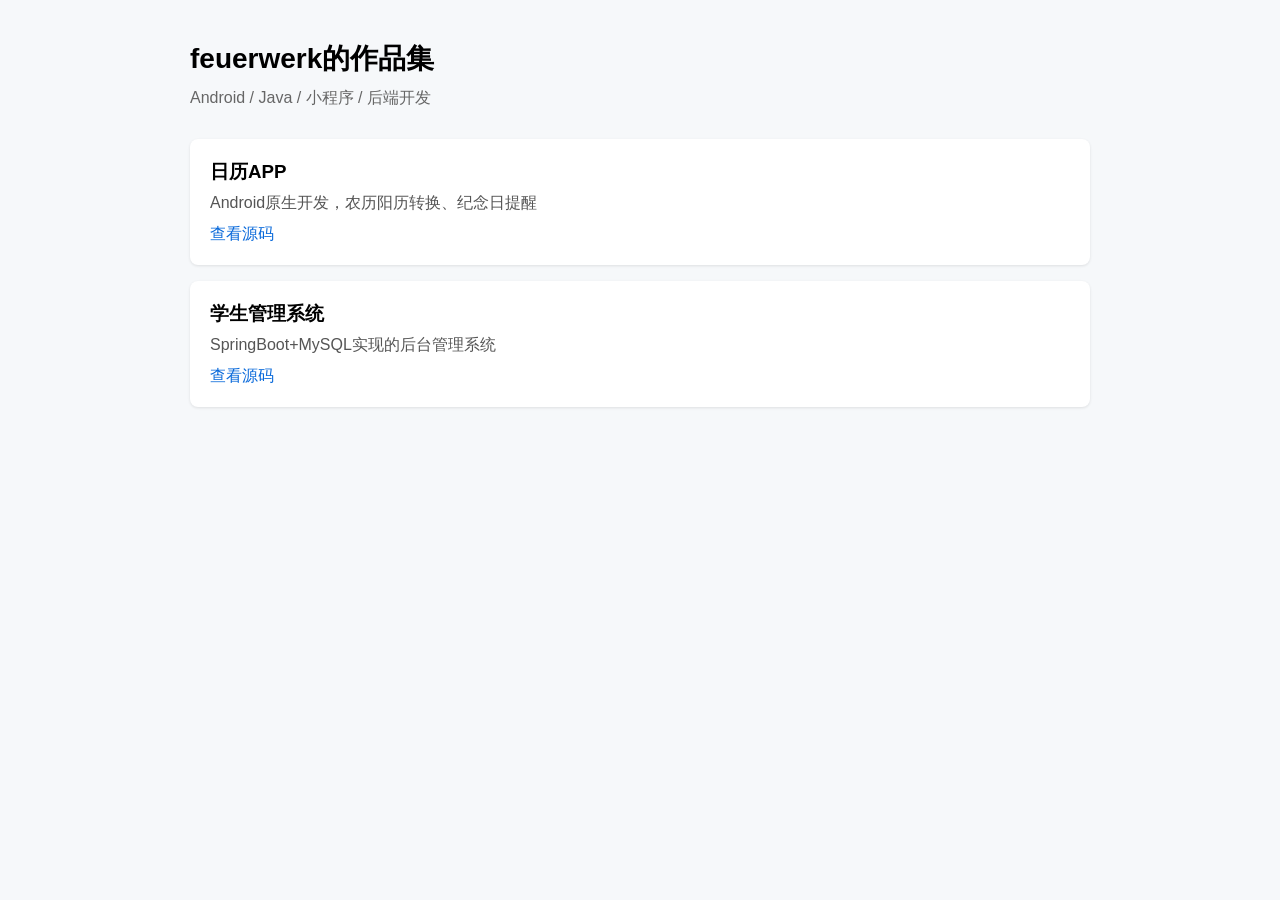
==== index.html @ cc98a5ae "Add initial HTML structure for portfolio" ====
<!DOCTYPE html>
<html lang="zh-CN">
<head>
    <meta charset="UTF-8">
    <title>我的作品集</title>
    <style>
        *{margin:0;padding:0;box-sizing:border-box}
        body{font-family:Arial;padding:40px;background:#f6f8fa}
        .container{max-width:900px;margin:0 auto}
        .title{font-size:28px;margin-bottom:10px}
        .desc{color:#666;margin-bottom:30px}
        .project{background:white;padding:20px;border-radius:8px;box-shadow:0 1px 3px rgba(0,0,0,0.1);margin-bottom:16px}
        .project h3{margin-bottom:8px}
        .project p{color:#555;margin-bottom:10px}
        .project a{color:#0969da;text-decoration:none}
    </style>
</head>
<body>
    <div class="container">
        <h1 class="title">feuerwerk的作品集</h1>
        <p class="desc">Android / Java / 小程序 / 后端开发</p>

        <div class="project">
            <h3>日历APP</h3>
            <p>Android原生开发，农历阳历转换、纪念日提醒</p>
            <a href="https://github.com/你的用户名/项目地址">查看源码</a>
        </div>

        <div class="project">
            <h3>学生管理系统</h3>
            <p>SpringBoot+MySQL实现的后台管理系统</p>
            <a href="https://github.com/你的用户名/项目地址">查看源码</a>
        </div>
    </div>
</body>
</html>
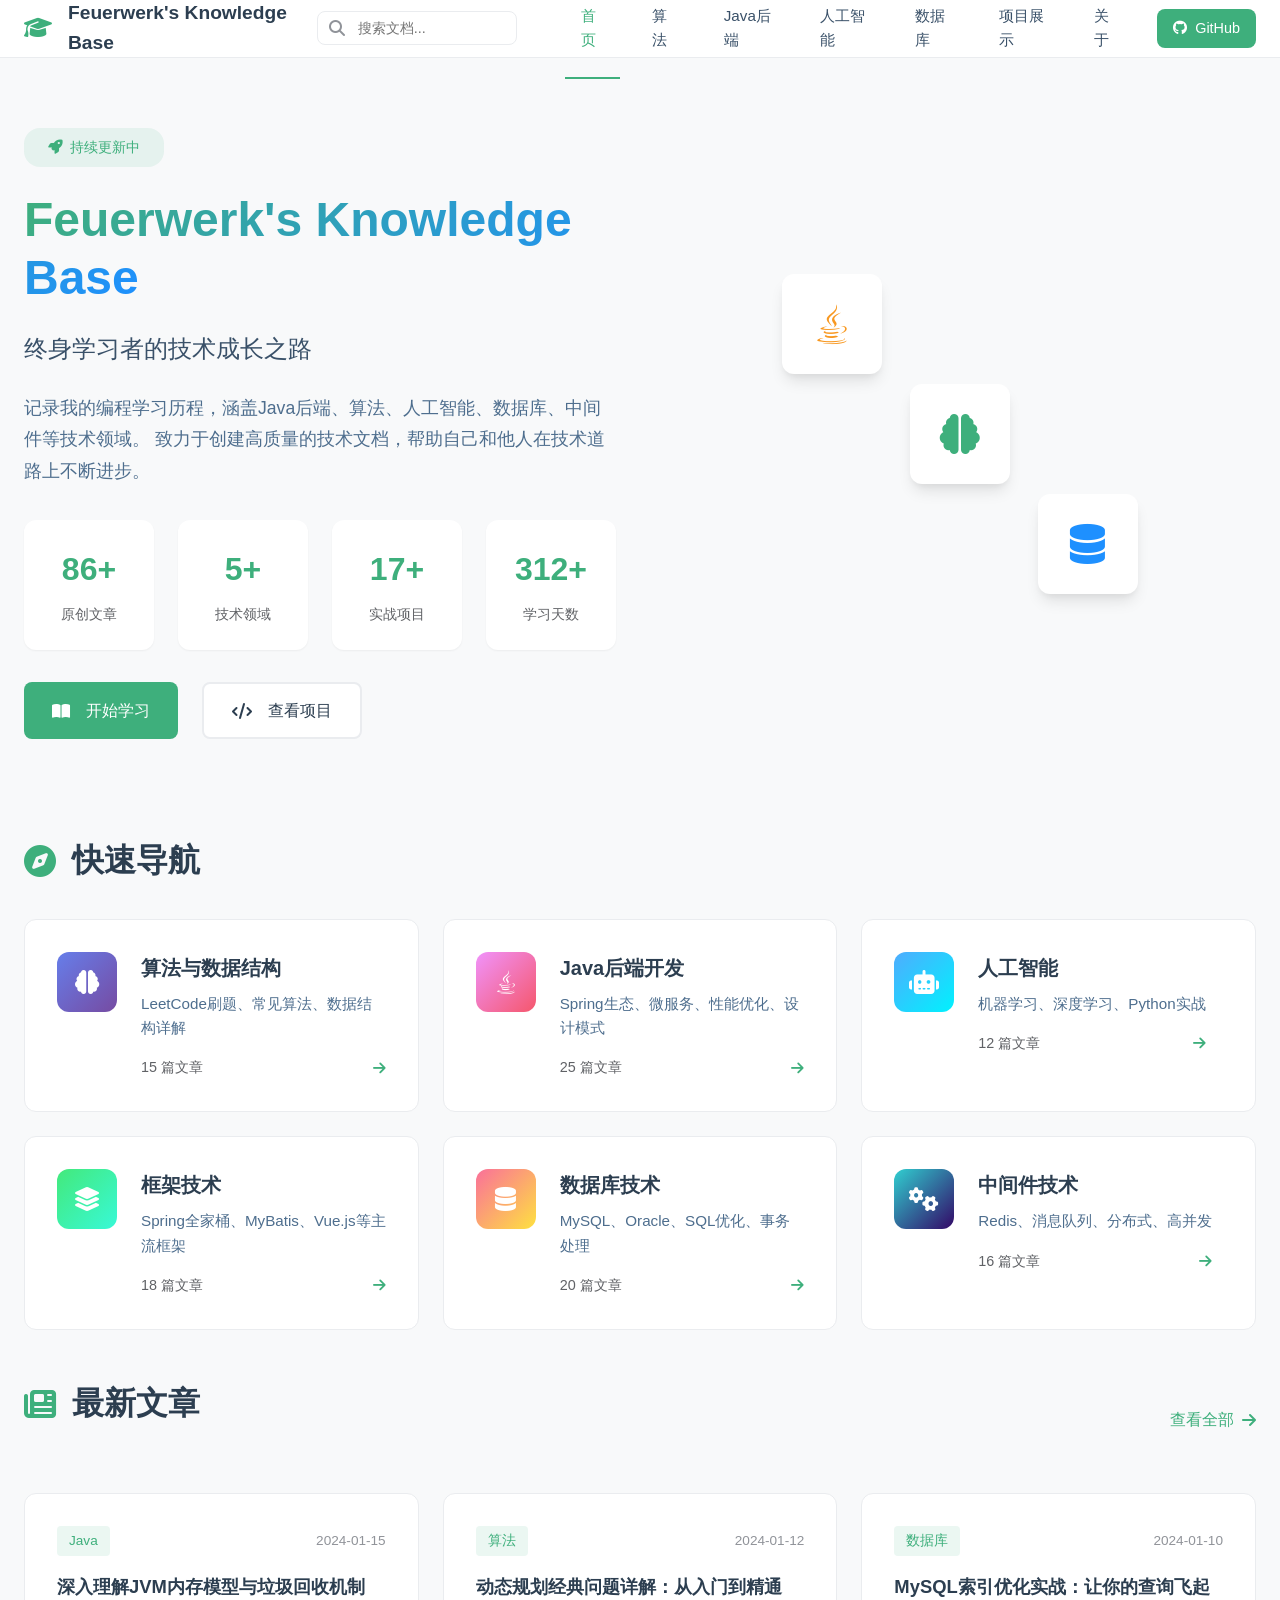
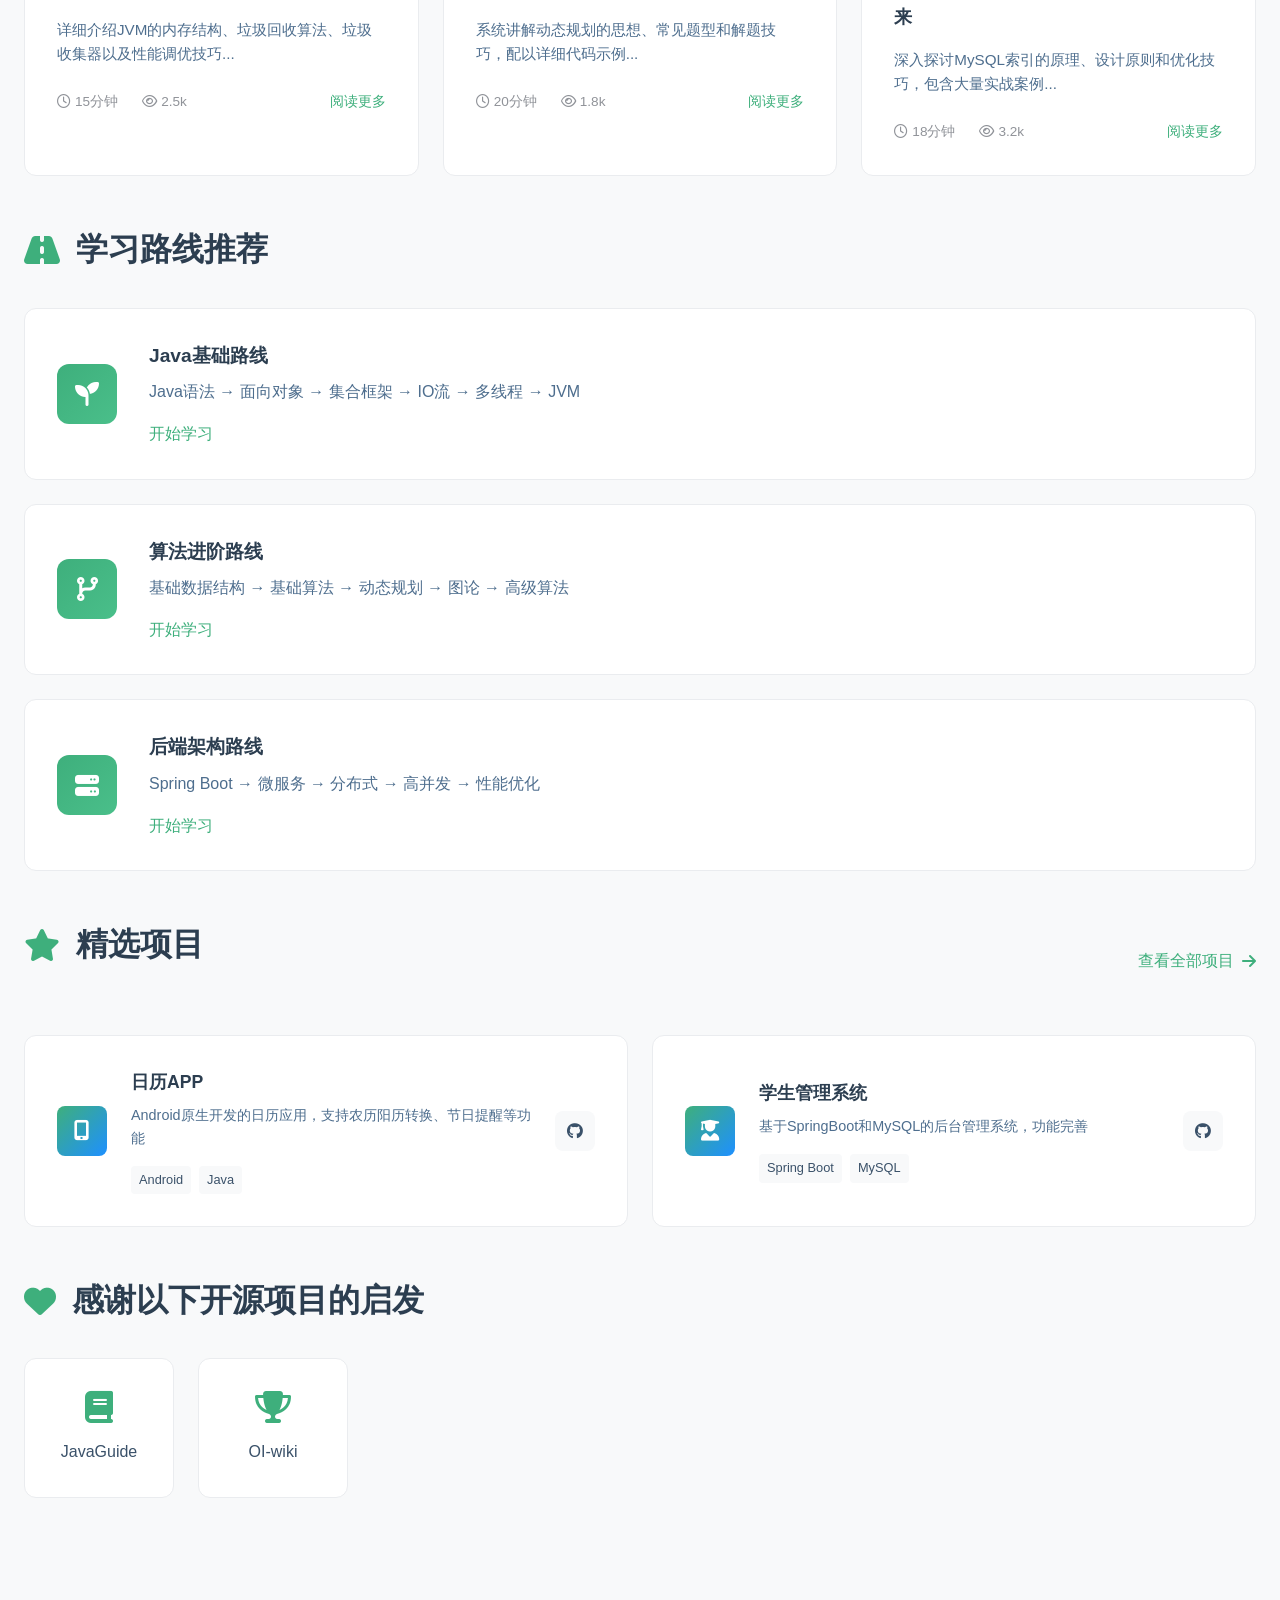
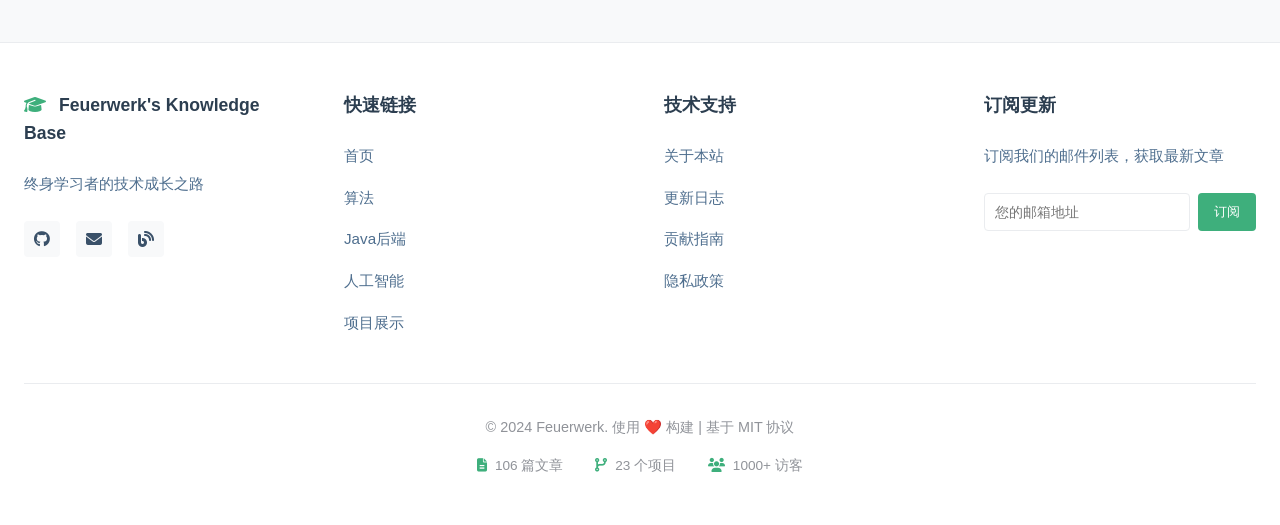
==== commit c7c96744: "feat: 创建完整的个人知识库展示网站 - 添加文档系统风格的首页和导航 - 创建6个学习领域页面（算法、Java后端、AI、框架、数据库、中间件） - 添加项目展示页面和关于页面 - 实现响应式设" ====
--- a/index.html
+++ b/index.html
@@ -2,35 +2,457 @@
 <html lang="zh-CN">
 <head>
     <meta charset="UTF-8">
-    <title>我的作品集</title>
-    <style>
-        *{margin:0;padding:0;box-sizing:border-box}
-        body{font-family:Arial;padding:40px;background:#f6f8fa}
-        .container{max-width:900px;margin:0 auto}
-        .title{font-size:28px;margin-bottom:10px}
-        .desc{color:#666;margin-bottom:30px}
-        .project{background:white;padding:20px;border-radius:8px;box-shadow:0 1px 3px rgba(0,0,0,0.1);margin-bottom:16px}
-        .project h3{margin-bottom:8px}
-        .project p{color:#555;margin-bottom:10px}
-        .project a{color:#0969da;text-decoration:none}
-    </style>
+    <meta name="viewport" content="width=device-width, initial-scale=1.0">
+    <meta name="description" content="Feuerwerk的个人学习知识库 - 包含Java、算法、人工智能、数据库等技术学习笔记">
+    <meta name="keywords" content="Java,算法,人工智能,数据库,学习笔记,技术文档">
+    <title>Feuerwerk's Knowledge Base - 终身学习者的技术成长之路</title>
+    <link rel="stylesheet" href="https://cdnjs.cloudflare.com/ajax/libs/font-awesome/6.4.0/css/all.min.css">
+    <link rel="stylesheet" href="css/docs-style.css">
 </head>
 <body>
-    <div class="container">
-        <h1 class="title">feuerwerk的作品集</h1>
-        <p class="desc">Android / Java / 小程序 / 后端开发</p>
-
-        <div class="project">
-            <h3>日历APP</h3>
-            <p>Android原生开发，农历阳历转换、纪念日提醒</p>
-            <a href="https://github.com/你的用户名/项目地址">查看源码</a>
+    <!-- 顶部导航栏 -->
+    <nav class="navbar">
+        <div class="nav-container">
+            <div class="nav-brand">
+                <a href="index.html" class="logo">
+                    <i class="fas fa-graduation-cap"></i>
+                    <span>Feuerwerk's Knowledge Base</span>
+                </a>
+            </div>
+            <div class="nav-menu">
+                <div class="nav-search">
+                    <input type="text" placeholder="搜索文档..." class="search-input">
+                    <i class="fas fa-search"></i>
+                </div>
+                <div class="nav-links">
+                    <a href="index.html" class="nav-link active">首页</a>
+                    <a href="pages/algorithm.html" class="nav-link">算法</a>
+                    <a href="pages/java-backend.html" class="nav-link">Java后端</a>
+                    <a href="pages/ai.html" class="nav-link">人工智能</a>
+                    <a href="pages/database.html" class="nav-link">数据库</a>
+                    <a href="pages/projects.html" class="nav-link">项目展示</a>
+                    <a href="pages/about.html" class="nav-link">关于</a>
+                </div>
+                <div class="nav-actions">
+                    <a href="https://github.com/FeuerwerkLy" target="_blank" class="github-link">
+                        <i class="fab fa-github"></i>
+                        <span>GitHub</span>
+                    </a>
+                </div>
+                <button class="mobile-menu-toggle">
+                    <i class="fas fa-bars"></i>
+                </button>
+            </div>
         </div>
-
-        <div class="project">
-            <h3>学生管理系统</h3>
-            <p>SpringBoot+MySQL实现的后台管理系统</p>
-            <a href="https://github.com/你的用户名/项目地址">查看源码</a>
+    </nav>
+
+    <!-- 主要内容区域 -->
+    <div class="main-container">
+        <!-- 首页Hero区域 -->
+        <section class="hero-section">
+            <div class="hero-content">
+                <div class="hero-badge">
+                    <i class="fas fa-rocket"></i>
+                    持续更新中
+                </div>
+                <h1 class="hero-title">
+                    <span class="gradient-text">Feuerwerk's Knowledge Base</span>
+                </h1>
+                <p class="hero-subtitle">终身学习者的技术成长之路</p>
+                <p class="hero-description">
+                    记录我的编程学习历程，涵盖Java后端、算法、人工智能、数据库、中间件等技术领域。
+                    致力于创建高质量的技术文档，帮助自己和他人在技术道路上不断进步。
+                </p>
+                <div class="hero-stats">
+                    <div class="stat-item">
+                        <div class="stat-number">100+</div>
+                        <div class="stat-label">原创文章</div>
+                    </div>
+                    <div class="stat-item">
+                        <div class="stat-number">6</div>
+                        <div class="stat-label">技术领域</div>
+                    </div>
+                    <div class="stat-item">
+                        <div class="stat-number">20+</div>
+                        <div class="stat-label">实战项目</div>
+                    </div>
+                    <div class="stat-item">
+                        <div class="stat-number">365</div>
+                        <div class="stat-label">学习天数</div>
+                    </div>
+                </div>
+                <div class="hero-actions">
+                    <a href="pages/java-backend.html" class="btn btn-primary">
+                        <i class="fas fa-book-open"></i>
+                        开始学习
+                    </a>
+                    <a href="pages/projects.html" class="btn btn-secondary">
+                        <i class="fas fa-code"></i>
+                        查看项目
+                    </a>
+                </div>
+            </div>
+            <div class="hero-illustration">
+                <div class="floating-card">
+                    <i class="fab fa-java"></i>
+                </div>
+                <div class="floating-card">
+                    <i class="fas fa-brain"></i>
+                </div>
+                <div class="floating-card">
+                    <i class="fas fa-database"></i>
+                </div>
+            </div>
+        </section>
+
+        <!-- 快速导航 -->
+        <section class="quick-nav">
+            <h2 class="section-title">
+                <i class="fas fa-compass"></i>
+                快速导航
+            </h2>
+            <div class="nav-grid">
+                <a href="pages/algorithm.html" class="nav-card">
+                    <div class="card-icon algorithm">
+                        <i class="fas fa-brain"></i>
+                    </div>
+                    <div class="card-content">
+                        <h3>算法与数据结构</h3>
+                        <p>LeetCode刷题、常见算法、数据结构详解</p>
+                        <div class="card-footer">
+                            <span>15 篇文章</span>
+                            <i class="fas fa-arrow-right"></i>
+                        </div>
+                    </div>
+                </a>
+
+                <a href="pages/java-backend.html" class="nav-card">
+                    <div class="card-icon java">
+                        <i class="fab fa-java"></i>
+                    </div>
+                    <div class="card-content">
+                        <h3>Java后端开发</h3>
+                        <p>Spring生态、微服务、性能优化、设计模式</p>
+                        <div class="card-footer">
+                            <span>25 篇文章</span>
+                            <i class="fas fa-arrow-right"></i>
+                        </div>
+                    </div>
+                </a>
+
+                <a href="pages/ai.html" class="nav-card">
+                    <div class="card-icon ai">
+                        <i class="fas fa-robot"></i>
+                    </div>
+                    <div class="card-content">
+                        <h3>人工智能</h3>
+                        <p>机器学习、深度学习、Python实战</p>
+                        <div class="card-footer">
+                            <span>12 篇文章</span>
+                            <i class="fas fa-arrow-right"></i>
+                        </div>
+                    </div>
+                </a>
+
+                <a href="pages/framework.html" class="nav-card">
+                    <div class="card-icon framework">
+                        <i class="fas fa-layer-group"></i>
+                    </div>
+                    <div class="card-content">
+                        <h3>框架技术</h3>
+                        <p>Spring全家桶、MyBatis、Vue.js等主流框架</p>
+                        <div class="card-footer">
+                            <span>18 篇文章</span>
+                            <i class="fas fa-arrow-right"></i>
+                        </div>
+                    </div>
+                </a>
+
+                <a href="pages/database.html" class="nav-card">
+                    <div class="card-icon database">
+                        <i class="fas fa-database"></i>
+                    </div>
+                    <div class="card-content">
+                        <h3>数据库技术</h3>
+                        <p>MySQL、Oracle、SQL优化、事务处理</p>
+                        <div class="card-footer">
+                            <span>20 篇文章</span>
+                            <i class="fas fa-arrow-right"></i>
+                        </div>
+                    </div>
+                </a>
+
+                <a href="pages/middleware.html" class="nav-card">
+                    <div class="card-icon middleware">
+                        <i class="fas fa-cogs"></i>
+                    </div>
+                    <div class="card-content">
+                        <h3>中间件技术</h3>
+                        <p>Redis、消息队列、分布式、高并发</p>
+                        <div class="card-footer">
+                            <span>16 篇文章</span>
+                            <i class="fas fa-arrow-right"></i>
+                        </div>
+                    </div>
+                </a>
+            </div>
+        </section>
+
+        <!-- 最新文章 -->
+        <section class="latest-posts">
+            <div class="section-header">
+                <h2 class="section-title">
+                    <i class="fas fa-newspaper"></i>
+                    最新文章
+                </h2>
+                <a href="#" class="view-all">
+                    查看全部
+                    <i class="fas fa-arrow-right"></i>
+                </a>
+            </div>
+            <div class="posts-grid">
+                <article class="post-card">
+                    <div class="post-header">
+                        <span class="post-tag">Java</span>
+                        <span class="post-date">2024-01-15</span>
+                    </div>
+                    <h3 class="post-title">
+                        <a href="#">深入理解JVM内存模型与垃圾回收机制</a>
+                    </h3>
+                    <p class="post-excerpt">
+                        详细介绍JVM的内存结构、垃圾回收算法、垃圾收集器以及性能调优技巧...
+                    </p>
+                    <div class="post-footer">
+                        <div class="post-meta">
+                            <span><i class="far fa-clock"></i> 15分钟</span>
+                            <span><i class="far fa-eye"></i> 2.5k</span>
+                        </div>
+                        <a href="#" class="read-more">阅读更多</a>
+                    </div>
+                </article>
+
+                <article class="post-card">
+                    <div class="post-header">
+                        <span class="post-tag">算法</span>
+                        <span class="post-date">2024-01-12</span>
+                    </div>
+                    <h3 class="post-title">
+                        <a href="#">动态规划经典问题详解：从入门到精通</a>
+                    </h3>
+                    <p class="post-excerpt">
+                        系统讲解动态规划的思想、常见题型和解题技巧，配以详细代码示例...
+                    </p>
+                    <div class="post-footer">
+                        <div class="post-meta">
+                            <span><i class="far fa-clock"></i> 20分钟</span>
+                            <span><i class="far fa-eye"></i> 1.8k</span>
+                        </div>
+                        <a href="#" class="read-more">阅读更多</a>
+                    </div>
+                </article>
+
+                <article class="post-card">
+                    <div class="post-header">
+                        <span class="post-tag">数据库</span>
+                        <span class="post-date">2024-01-10</span>
+                    </div>
+                    <h3 class="post-title">
+                        <a href="#">MySQL索引优化实战：让你的查询飞起来</a>
+                    </h3>
+                    <p class="post-excerpt">
+                        深入探讨MySQL索引的原理、设计原则和优化技巧，包含大量实战案例...
+                    </p>
+                    <div class="post-footer">
+                        <div class="post-meta">
+                            <span><i class="far fa-clock"></i> 18分钟</span>
+                            <span><i class="far fa-eye"></i> 3.2k</span>
+                        </div>
+                        <a href="#" class="read-more">阅读更多</a>
+                    </div>
+                </article>
+            </div>
+        </section>
+
+        <!-- 学习路线 -->
+        <section class="learning-path">
+            <h2 class="section-title">
+                <i class="fas fa-road"></i>
+                学习路线推荐
+            </h2>
+            <div class="path-container">
+                <div class="path-item">
+                    <div class="path-icon">
+                        <i class="fas fa-seedling"></i>
+                    </div>
+                    <div class="path-content">
+                        <h3>Java基础路线</h3>
+                        <p>Java语法 → 面向对象 → 集合框架 → IO流 → 多线程 → JVM</p>
+                        <a href="pages/java-backend.html" class="path-link">开始学习</a>
+                    </div>
+                </div>
+
+                <div class="path-item">
+                    <div class="path-icon">
+                        <i class="fas fa-code-branch"></i>
+                    </div>
+                    <div class="path-content">
+                        <h3>算法进阶路线</h3>
+                        <p>基础数据结构 → 基础算法 → 动态规划 → 图论 → 高级算法</p>
+                        <a href="pages/algorithm.html" class="path-link">开始学习</a>
+                    </div>
+                </div>
+
+                <div class="path-item">
+                    <div class="path-icon">
+                        <i class="fas fa-server"></i>
+                    </div>
+                    <div class="path-content">
+                        <h3>后端架构路线</h3>
+                        <p>Spring Boot → 微服务 → 分布式 → 高并发 → 性能优化</p>
+                        <a href="pages/java-backend.html" class="path-link">开始学习</a>
+                    </div>
+                </div>
+            </div>
+        </section>
+
+        <!-- 精选项目 -->
+        <section class="featured-projects">
+            <div class="section-header">
+                <h2 class="section-title">
+                    <i class="fas fa-star"></i>
+                    精选项目
+                </h2>
+                <a href="pages/projects.html" class="view-all">
+                    查看全部项目
+                    <i class="fas fa-arrow-right"></i>
+                </a>
+            </div>
+            <div class="projects-showcase">
+                <div class="project-item">
+                    <div class="project-icon">
+                        <i class="fas fa-mobile-alt"></i>
+                    </div>
+                    <div class="project-info">
+                        <h3>日历APP</h3>
+                        <p>Android原生开发的日历应用，支持农历阳历转换、节日提醒等功能</p>
+                        <div class="project-tags">
+                            <span class="tag">Android</span>
+                            <span class="tag">Java</span>
+                        </div>
+                    </div>
+                    <a href="https://github.com/FeuerwerkLy" target="_blank" class="project-link">
+                        <i class="fab fa-github"></i>
+                    </a>
+                </div>
+
+                <div class="project-item">
+                    <div class="project-icon">
+                        <i class="fas fa-user-graduate"></i>
+                    </div>
+                    <div class="project-info">
+                        <h3>学生管理系统</h3>
+                        <p>基于SpringBoot和MySQL的后台管理系统，功能完善</p>
+                        <div class="project-tags">
+                            <span class="tag">Spring Boot</span>
+                            <span class="tag">MySQL</span>
+                        </div>
+                    </div>
+                    <a href="https://github.com/FeuerwerkLy" target="_blank" class="project-link">
+                        <i class="fab fa-github"></i>
+                    </a>
+                </div>
+            </div>
+        </section>
+
+        <!-- 贡献者/致谢 -->
+        <section class="contributors">
+            <h2 class="section-title">
+                <i class="fas fa-heart"></i>
+                感谢以下开源项目的启发
+            </h2>
+            <div class="contributors-grid">
+                <a href="https://github.com/Snailclimb/JavaGuide" target="_blank" class="contributor-card">
+                    <i class="fas fa-book"></i>
+                    <span>JavaGuide</span>
+                </a>
+                <a href="https://github.com/OI-wiki/OI-wiki" target="_blank" class="contributor-card">
+                    <i class="fas fa-trophy"></i>
+                    <span>OI-wiki</span>
+                </a>
+            </div>
+        </section>
+    </div>
+
+    <!-- 页脚 -->
+    <footer class="footer">
+        <div class="footer-container">
+            <div class="footer-content">
+                <div class="footer-section">
+                    <h3>
+                        <i class="fas fa-graduation-cap"></i>
+                        Feuerwerk's Knowledge Base
+                    </h3>
+                    <p>终身学习者的技术成长之路</p>
+                    <div class="social-links">
+                        <a href="https://github.com/FeuerwerkLy" target="_blank" title="GitHub">
+                            <i class="fab fa-github"></i>
+                        </a>
+                        <a href="mailto:your-email@example.com" title="Email">
+                            <i class="fas fa-envelope"></i>
+                        </a>
+                        <a href="#" title="博客">
+                            <i class="fas fa-blog"></i>
+                        </a>
+                    </div>
+                </div>
+
+                <div class="footer-section">
+                    <h3>快速链接</h3>
+                    <ul class="footer-links">
+                        <li><a href="index.html">首页</a></li>
+                        <li><a href="pages/algorithm.html">算法</a></li>
+                        <li><a href="pages/java-backend.html">Java后端</a></li>
+                        <li><a href="pages/ai.html">人工智能</a></li>
+                        <li><a href="pages/projects.html">项目展示</a></li>
+                    </ul>
+                </div>
+
+                <div class="footer-section">
+                    <h3>技术支持</h3>
+                    <ul class="footer-links">
+                        <li><a href="#">关于本站</a></li>
+                        <li><a href="#">更新日志</a></li>
+                        <li><a href="#">贡献指南</a></li>
+                        <li><a href="#">隐私政策</a></li>
+                    </ul>
+                </div>
+
+                <div class="footer-section">
+                    <h3>订阅更新</h3>
+                    <p>订阅我们的邮件列表，获取最新文章</p>
+                    <div class="newsletter-form">
+                        <input type="email" placeholder="您的邮箱地址">
+                        <button type="submit">订阅</button>
+                    </div>
+                </div>
+            </div>
+
+            <div class="footer-bottom">
+                <p>© 2024 Feuerwerk. 使用 ❤️ 构建 | 基于 MIT 协议</p>
+                <p class="footer-stats">
+                    <span><i class="fas fa-file-alt"></i> 106 篇文章</span>
+                    <span><i class="fas fa-code-branch"></i> 23 个项目</span>
+                    <span><i class="fas fa-users"></i> 1000+ 访客</span>
+                </p>
+            </div>
         </div>
-    </div>
+    </footer>
+
+    <!-- 返回顶部按钮 -->
+    <button class="back-to-top" id="backToTop">
+        <i class="fas fa-arrow-up"></i>
+    </button>
+
+    <script src="js/main.js"></script>
 </body>
-</html>
+</html>
--- a/css/docs-style.css
+++ b/css/docs-style.css
@@ -0,0 +1,1070 @@
+/* ==================== 全局样式 ==================== */
+* {
+    margin: 0;
+    padding: 0;
+    box-sizing: border-box;
+}
+
+:root {
+    /* 主色调 */
+    --primary-color: #3eaf7c;
+    --primary-light: #4abf8a;
+    --primary-dark: #34905c;
+
+    /* 辅助色 */
+    --secondary-color: #42b983;
+    --accent-color: #1e90ff;
+    --warning-color: #ffc107;
+    --danger-color: #f56c6c;
+    --success-color: #67c23a;
+
+    /* 文字颜色 */
+    --text-primary: #2c3e50;
+    --text-secondary: #3a5169;
+    --text-tertiary: #4e6e8e;
+    --text-light: #606266;
+    --text-lighter: #909399;
+    --text-placeholder: #c0c4cc;
+
+    /* 背景颜色 */
+    --bg-primary: #ffffff;
+    --bg-secondary: #f8f9fa;
+    --bg-tertiary: #f5f7fa;
+    --bg-code: #282c34;
+    --bg-sidebar: #fbfbfb;
+
+    /* 边框颜色 */
+    --border-color: #eaecef;
+    --border-light: #dfe4ed;
+    --border-dark: #dcdfe6;
+
+    /* 阴影 */
+    --shadow-sm: 0 1px 2px 0 rgba(0, 0, 0, 0.05);
+    --shadow-md: 0 4px 6px -1px rgba(0, 0, 0, 0.1), 0 2px 4px -1px rgba(0, 0, 0, 0.06);
+    --shadow-lg: 0 10px 15px -3px rgba(0, 0, 0, 0.1), 0 4px 6px -2px rgba(0, 0, 0, 0.05);
+    --shadow-xl: 0 20px 25px -5px rgba(0, 0, 0, 0.1), 0 10px 10px -5px rgba(0, 0, 0, 0.04);
+
+    /* 圆角 */
+    --radius-sm: 4px;
+    --radius-md: 8px;
+    --radius-lg: 12px;
+    --radius-xl: 16px;
+
+    /* 间距 */
+    --spacing-xs: 0.5rem;
+    --spacing-sm: 1rem;
+    --spacing-md: 1.5rem;
+    --spacing-lg: 2rem;
+    --spacing-xl: 3rem;
+
+    /* 字体 */
+    --font-family: -apple-system, BlinkMacSystemFont, "Segoe UI", Roboto, "Helvetica Neue", Arial, sans-serif;
+    --font-mono: "SFMono-Regular", Consolas, "Liberation Mono", Menlo, monospace;
+}
+
+html {
+    font-size: 16px;
+    scroll-behavior: smooth;
+}
+
+body {
+    font-family: var(--font-family);
+    line-height: 1.6;
+    color: var(--text-primary);
+    background: var(--bg-secondary);
+    -webkit-font-smoothing: antialiased;
+    -moz-osx-font-smoothing: grayscale;
+}
+
+/* ==================== 导航栏 ==================== */
+.navbar {
+    position: fixed;
+    top: 0;
+    left: 0;
+    right: 0;
+    height: 3.6rem;
+    background: var(--bg-primary);
+    border-bottom: 1px solid var(--border-color);
+    z-index: 1000;
+    transition: all 0.3s ease;
+}
+
+.nav-container {
+    max-width: 1400px;
+    margin: 0 auto;
+    height: 100%;
+    padding: 0 var(--spacing-md);
+    display: flex;
+    align-items: center;
+    justify-content: space-between;
+}
+
+.nav-brand .logo {
+    display: flex;
+    align-items: center;
+    gap: var(--spacing-sm);
+    text-decoration: none;
+    color: var(--text-primary);
+    font-weight: 600;
+    font-size: 1.2rem;
+    transition: all 0.3s ease;
+}
+
+.nav-brand .logo:hover {
+    color: var(--primary-color);
+}
+
+.nav-brand .logo i {
+    color: var(--primary-color);
+    font-size: 1.4rem;
+}
+
+.nav-menu {
+    display: flex;
+    align-items: center;
+    gap: var(--spacing-md);
+}
+
+.nav-search {
+    position: relative;
+    margin-right: var(--spacing-md);
+}
+
+.nav-search input {
+    width: 200px;
+    padding: 0.5rem 1rem 0.5rem 2.5rem;
+    border: 1px solid var(--border-color);
+    border-radius: var(--radius-md);
+    font-size: 0.9rem;
+    transition: all 0.3s ease;
+}
+
+.nav-search input:focus {
+    outline: none;
+    border-color: var(--primary-color);
+    width: 250px;
+}
+
+.nav-search i {
+    position: absolute;
+    left: 0.75rem;
+    top: 50%;
+    transform: translateY(-50%);
+    color: var(--text-lighter);
+}
+
+.nav-links {
+    display: flex;
+    gap: var(--spacing-sm);
+}
+
+.nav-link {
+    padding: 0.5rem 1rem;
+    color: var(--text-secondary);
+    text-decoration: none;
+    font-size: 0.95rem;
+    font-weight: 500;
+    border-radius: var(--radius-sm);
+    transition: all 0.3s ease;
+    position: relative;
+}
+
+.nav-link:hover {
+    color: var(--primary-color);
+    background: var(--bg-tertiary);
+}
+
+.nav-link.active {
+    color: var(--primary-color);
+}
+
+.nav-link.active::after {
+    content: '';
+    position: absolute;
+    bottom: -1.15rem;
+    left: 0;
+    right: 0;
+    height: 2px;
+    background: var(--primary-color);
+}
+
+.nav-actions .github-link {
+    display: flex;
+    align-items: center;
+    gap: var(--spacing-xs);
+    padding: 0.5rem 1rem;
+    background: var(--primary-color);
+    color: white;
+    text-decoration: none;
+    border-radius: var(--radius-md);
+    font-size: 0.9rem;
+    font-weight: 500;
+    transition: all 0.3s ease;
+}
+
+.nav-actions .github-link:hover {
+    background: var(--primary-light);
+    transform: translateY(-2px);
+}
+
+.mobile-menu-toggle {
+    display: none;
+    background: none;
+    border: none;
+    font-size: 1.2rem;
+    color: var(--text-primary);
+    cursor: pointer;
+    padding: var(--spacing-sm);
+}
+
+/* ==================== 主容器 ==================== */
+.main-container {
+    max-width: 1400px;
+    margin: 0 auto;
+    padding: 5rem var(--spacing-md) var(--spacing-xl);
+    min-height: 100vh;
+}
+
+/* ==================== Hero Section ==================== */
+.hero-section {
+    display: grid;
+    grid-template-columns: 1fr 1fr;
+    gap: var(--spacing-xl);
+    align-items: center;
+    padding: var(--spacing-xl) 0;
+    margin-bottom: var(--spacing-xl);
+}
+
+.hero-content {
+    animation: fadeInUp 0.8s ease;
+}
+
+.hero-badge {
+    display: inline-flex;
+    align-items: center;
+    gap: var(--spacing-xs);
+    padding: var(--spacing-xs) var(--spacing-md);
+    background: rgba(62, 175, 124, 0.1);
+    color: var(--primary-color);
+    border-radius: var(--radius-xl);
+    font-size: 0.9rem;
+    font-weight: 500;
+    margin-bottom: var(--spacing-md);
+}
+
+.hero-title {
+    font-size: 3rem;
+    font-weight: 700;
+    line-height: 1.2;
+    margin-bottom: var(--spacing-md);
+}
+
+.gradient-text {
+    background: linear-gradient(135deg, var(--primary-color), var(--accent-color));
+    -webkit-background-clip: text;
+    -webkit-text-fill-color: transparent;
+    background-clip: text;
+}
+
+.hero-subtitle {
+    font-size: 1.5rem;
+    color: var(--text-secondary);
+    margin-bottom: var(--spacing-md);
+}
+
+.hero-description {
+    font-size: 1.1rem;
+    color: var(--text-tertiary);
+    line-height: 1.8;
+    margin-bottom: var(--spacing-lg);
+}
+
+.hero-stats {
+    display: grid;
+    grid-template-columns: repeat(4, 1fr);
+    gap: var(--spacing-md);
+    margin-bottom: var(--spacing-lg);
+}
+
+.stat-item {
+    text-align: center;
+    padding: var(--spacing-md);
+    background: var(--bg-primary);
+    border-radius: var(--radius-lg);
+    box-shadow: var(--shadow-sm);
+}
+
+.stat-number {
+    font-size: 2rem;
+    font-weight: 700;
+    color: var(--primary-color);
+    margin-bottom: var(--spacing-xs);
+}
+
+.stat-label {
+    font-size: 0.9rem;
+    color: var(--text-light);
+}
+
+.hero-actions {
+    display: flex;
+    gap: var(--spacing-md);
+    flex-wrap: wrap;
+}
+
+.btn {
+    display: inline-flex;
+    align-items: center;
+    gap: var(--spacing-sm);
+    padding: 0.875rem 1.75rem;
+    border: none;
+    border-radius: var(--radius-md);
+    font-size: 1rem;
+    font-weight: 500;
+    cursor: pointer;
+    text-decoration: none;
+    transition: all 0.3s ease;
+}
+
+.btn-primary {
+    background: var(--primary-color);
+    color: white;
+}
+
+.btn-primary:hover {
+    background: var(--primary-light);
+    transform: translateY(-2px);
+    box-shadow: var(--shadow-md);
+}
+
+.btn-secondary {
+    background: white;
+    color: var(--text-primary);
+    border: 2px solid var(--border-color);
+}
+
+.btn-secondary:hover {
+    border-color: var(--primary-color);
+    color: var(--primary-color);
+    transform: translateY(-2px);
+}
+
+.hero-illustration {
+    position: relative;
+    height: 400px;
+    display: flex;
+    align-items: center;
+    justify-content: center;
+}
+
+.floating-card {
+    position: absolute;
+    width: 100px;
+    height: 100px;
+    background: white;
+    border-radius: var(--radius-lg);
+    box-shadow: var(--shadow-lg);
+    display: flex;
+    align-items: center;
+    justify-content: center;
+    font-size: 2.5rem;
+    animation: float 6s ease-in-out infinite;
+}
+
+.floating-card:nth-child(1) {
+    top: 10%;
+    left: 20%;
+    color: #f89820;
+    animation-delay: 0s;
+}
+
+.floating-card:nth-child(2) {
+    top: 50%;
+    left: 50%;
+    transform: translate(-50%, -50%);
+    color: var(--primary-color);
+    animation-delay: 2s;
+}
+
+.floating-card:nth-child(3) {
+    bottom: 10%;
+    right: 20%;
+    color: var(--accent-color);
+    animation-delay: 4s;
+}
+
+@keyframes float {
+    0%, 100% {
+        transform: translateY(0);
+    }
+    50% {
+        transform: translateY(-20px);
+    }
+}
+
+/* ==================== 快速导航 ==================== */
+.quick-nav {
+    margin-bottom: var(--spacing-xl);
+}
+
+.section-title {
+    font-size: 2rem;
+    font-weight: 700;
+    margin-bottom: var(--spacing-lg);
+    display: flex;
+    align-items: center;
+    gap: var(--spacing-sm);
+}
+
+.section-title i {
+    color: var(--primary-color);
+}
+
+.nav-grid {
+    display: grid;
+    grid-template-columns: repeat(auto-fit, minmax(350px, 1fr));
+    gap: var(--spacing-md);
+}
+
+.nav-card {
+    display: flex;
+    gap: var(--spacing-md);
+    padding: var(--spacing-lg);
+    background: var(--bg-primary);
+    border-radius: var(--radius-lg);
+    text-decoration: none;
+    transition: all 0.3s ease;
+    border: 1px solid var(--border-color);
+}
+
+.nav-card:hover {
+    transform: translateY(-4px);
+    box-shadow: var(--shadow-lg);
+    border-color: var(--primary-color);
+}
+
+.card-icon {
+    width: 60px;
+    height: 60px;
+    border-radius: var(--radius-lg);
+    display: flex;
+    align-items: center;
+    justify-content: center;
+    font-size: 1.5rem;
+    color: white;
+    flex-shrink: 0;
+}
+
+.card-icon.algorithm {
+    background: linear-gradient(135deg, #667eea, #764ba2);
+}
+
+.card-icon.java {
+    background: linear-gradient(135deg, #f093fb, #f5576c);
+}
+
+.card-icon.ai {
+    background: linear-gradient(135deg, #4facfe, #00f2fe);
+}
+
+.card-icon.framework {
+    background: linear-gradient(135deg, #43e97b, #38f9d7);
+}
+
+.card-icon.database {
+    background: linear-gradient(135deg, #fa709a, #fee140);
+}
+
+.card-icon.middleware {
+    background: linear-gradient(135deg, #30cfd0, #330867);
+}
+
+.card-content h3 {
+    font-size: 1.25rem;
+    margin-bottom: var(--spacing-xs);
+    color: var(--text-primary);
+}
+
+.card-content p {
+    color: var(--text-tertiary);
+    font-size: 0.95rem;
+    margin-bottom: var(--spacing-sm);
+}
+
+.card-footer {
+    display: flex;
+    justify-content: space-between;
+    align-items: center;
+    font-size: 0.9rem;
+    color: var(--text-light);
+}
+
+.card-footer i {
+    color: var(--primary-color);
+}
+
+/* ==================== 最新文章 ==================== */
+.latest-posts {
+    margin-bottom: var(--spacing-xl);
+}
+
+.section-header {
+    display: flex;
+    justify-content: space-between;
+    align-items: center;
+    margin-bottom: var(--spacing-lg);
+}
+
+.view-all {
+    display: flex;
+    align-items: center;
+    gap: var(--spacing-xs);
+    color: var(--primary-color);
+    text-decoration: none;
+    font-weight: 500;
+    transition: all 0.3s ease;
+}
+
+.view-all:hover {
+    gap: var(--spacing-sm);
+}
+
+.posts-grid {
+    display: grid;
+    grid-template-columns: repeat(auto-fit, minmax(320px, 1fr));
+    gap: var(--spacing-md);
+}
+
+.post-card {
+    background: var(--bg-primary);
+    border-radius: var(--radius-lg);
+    padding: var(--spacing-lg);
+    border: 1px solid var(--border-color);
+    transition: all 0.3s ease;
+}
+
+.post-card:hover {
+    transform: translateY(-4px);
+    box-shadow: var(--shadow-lg);
+    border-color: var(--primary-color);
+}
+
+.post-header {
+    display: flex;
+    justify-content: space-between;
+    align-items: center;
+    margin-bottom: var(--spacing-sm);
+}
+
+.post-tag {
+    padding: 0.25rem 0.75rem;
+    background: rgba(62, 175, 124, 0.1);
+    color: var(--primary-color);
+    border-radius: var(--radius-sm);
+    font-size: 0.85rem;
+    font-weight: 500;
+}
+
+.post-date {
+    color: var(--text-lighter);
+    font-size: 0.85rem;
+}
+
+.post-title {
+    margin-bottom: var(--spacing-sm);
+}
+
+.post-title a {
+    color: var(--text-primary);
+    text-decoration: none;
+    font-size: 1.15rem;
+    font-weight: 600;
+    transition: color 0.3s ease;
+}
+
+.post-title a:hover {
+    color: var(--primary-color);
+}
+
+.post-excerpt {
+    color: var(--text-tertiary);
+    font-size: 0.95rem;
+    line-height: 1.6;
+    margin-bottom: var(--spacing-md);
+}
+
+.post-footer {
+    display: flex;
+    justify-content: space-between;
+    align-items: center;
+}
+
+.post-meta {
+    display: flex;
+    gap: var(--spacing-md);
+    color: var(--text-lighter);
+    font-size: 0.85rem;
+}
+
+.post-meta span {
+    display: flex;
+    align-items: center;
+    gap: 4px;
+}
+
+.read-more {
+    color: var(--primary-color);
+    text-decoration: none;
+    font-weight: 500;
+    font-size: 0.9rem;
+    transition: all 0.3s ease;
+}
+
+.read-more:hover {
+    color: var(--primary-dark);
+}
+
+/* ==================== 学习路线 ==================== */
+.learning-path {
+    margin-bottom: var(--spacing-xl);
+}
+
+.path-container {
+    display: flex;
+    flex-direction: column;
+    gap: var(--spacing-md);
+}
+
+.path-item {
+    display: flex;
+    align-items: center;
+    gap: var(--spacing-lg);
+    padding: var(--spacing-lg);
+    background: var(--bg-primary);
+    border-radius: var(--radius-lg);
+    border: 1px solid var(--border-color);
+    transition: all 0.3s ease;
+}
+
+.path-item:hover {
+    transform: translateX(8px);
+    border-color: var(--primary-color);
+}
+
+.path-icon {
+    width: 60px;
+    height: 60px;
+    background: linear-gradient(135deg, var(--primary-color), var(--primary-light));
+    border-radius: var(--radius-lg);
+    display: flex;
+    align-items: center;
+    justify-content: center;
+    font-size: 1.5rem;
+    color: white;
+    flex-shrink: 0;
+}
+
+.path-content {
+    flex: 1;
+}
+
+.path-content h3 {
+    font-size: 1.2rem;
+    margin-bottom: var(--spacing-xs);
+}
+
+.path-content p {
+    color: var(--text-tertiary);
+    margin-bottom: var(--spacing-sm);
+}
+
+.path-link {
+    color: var(--primary-color);
+    text-decoration: none;
+    font-weight: 500;
+    transition: all 0.3s ease;
+}
+
+.path-link:hover {
+    color: var(--primary-dark);
+}
+
+/* ==================== 精选项目 ==================== */
+.featured-projects {
+    margin-bottom: var(--spacing-xl);
+}
+
+.projects-showcase {
+    display: grid;
+    grid-template-columns: repeat(auto-fit, minmax(400px, 1fr));
+    gap: var(--spacing-md);
+}
+
+.project-item {
+    display: flex;
+    align-items: center;
+    gap: var(--spacing-md);
+    padding: var(--spacing-lg);
+    background: var(--bg-primary);
+    border-radius: var(--radius-lg);
+    border: 1px solid var(--border-color);
+    transition: all 0.3s ease;
+}
+
+.project-item:hover {
+    transform: translateY(-4px);
+    box-shadow: var(--shadow-lg);
+    border-color: var(--primary-color);
+}
+
+.project-icon {
+    width: 50px;
+    height: 50px;
+    background: linear-gradient(135deg, var(--primary-color), var(--accent-color));
+    border-radius: var(--radius-md);
+    display: flex;
+    align-items: center;
+    justify-content: center;
+    font-size: 1.3rem;
+    color: white;
+    flex-shrink: 0;
+}
+
+.project-info {
+    flex: 1;
+}
+
+.project-info h3 {
+    font-size: 1.1rem;
+    margin-bottom: var(--spacing-xs);
+}
+
+.project-info p {
+    color: var(--text-tertiary);
+    font-size: 0.9rem;
+    margin-bottom: var(--spacing-sm);
+}
+
+.project-tags {
+    display: flex;
+    gap: var(--spacing-xs);
+}
+
+.tag {
+    padding: 0.25rem 0.5rem;
+    background: var(--bg-secondary);
+    color: var(--text-secondary);
+    border-radius: var(--radius-sm);
+    font-size: 0.8rem;
+}
+
+.project-link {
+    width: 40px;
+    height: 40px;
+    background: var(--bg-secondary);
+    border-radius: var(--radius-md);
+    display: flex;
+    align-items: center;
+    justify-content: center;
+    color: var(--text-secondary);
+    text-decoration: none;
+    transition: all 0.3s ease;
+}
+
+.project-link:hover {
+    background: var(--primary-color);
+    color: white;
+}
+
+/* ==================== 贡献者 ==================== */
+.contributors {
+    margin-bottom: var(--spacing-xl);
+}
+
+.contributors-grid {
+    display: flex;
+    gap: var(--spacing-md);
+    flex-wrap: wrap;
+}
+
+.contributor-card {
+    display: flex;
+    flex-direction: column;
+    align-items: center;
+    gap: var(--spacing-sm);
+    padding: var(--spacing-lg);
+    background: var(--bg-primary);
+    border-radius: var(--radius-lg);
+    text-decoration: none;
+    border: 1px solid var(--border-color);
+    transition: all 0.3s ease;
+    min-width: 150px;
+}
+
+.contributor-card:hover {
+    transform: translateY(-4px);
+    box-shadow: var(--shadow-md);
+    border-color: var(--primary-color);
+}
+
+.contributor-card i {
+    font-size: 2rem;
+    color: var(--primary-color);
+}
+
+.contributor-card span {
+    color: var(--text-secondary);
+    font-weight: 500;
+}
+
+/* ==================== 页脚 ==================== */
+.footer {
+    background: var(--bg-primary);
+    border-top: 1px solid var(--border-color);
+    padding: var(--spacing-xl) 0;
+    margin-top: var(--spacing-xl);
+}
+
+.footer-container {
+    max-width: 1400px;
+    margin: 0 auto;
+    padding: 0 var(--spacing-md);
+}
+
+.footer-content {
+    display: grid;
+    grid-template-columns: repeat(auto-fit, minmax(250px, 1fr));
+    gap: var(--spacing-xl);
+    margin-bottom: var(--spacing-lg);
+}
+
+.footer-section h3 {
+    font-size: 1.1rem;
+    margin-bottom: var(--spacing-md);
+    color: var(--text-primary);
+}
+
+.footer-section h3 i {
+    color: var(--primary-color);
+    margin-right: var(--spacing-xs);
+}
+
+.footer-section p {
+    color: var(--text-tertiary);
+    font-size: 0.95rem;
+    line-height: 1.7;
+    margin-bottom: var(--spacing-md);
+}
+
+.social-links {
+    display: flex;
+    gap: var(--spacing-sm);
+}
+
+.social-links a {
+    width: 36px;
+    height: 36px;
+    background: var(--bg-secondary);
+    border-radius: var(--radius-sm);
+    display: flex;
+    align-items: center;
+    justify-content: center;
+    color: var(--text-secondary);
+    text-decoration: none;
+    transition: all 0.3s ease;
+}
+
+.social-links a:hover {
+    background: var(--primary-color);
+    color: white;
+    transform: translateY(-2px);
+}
+
+.footer-links {
+    list-style: none;
+}
+
+.footer-links li {
+    margin-bottom: var(--spacing-sm);
+}
+
+.footer-links a {
+    color: var(--text-tertiary);
+    text-decoration: none;
+    font-size: 0.95rem;
+    transition: all 0.3s ease;
+}
+
+.footer-links a:hover {
+    color: var(--primary-color);
+    padding-left: 4px;
+}
+
+.newsletter-form {
+    display: flex;
+    gap: var(--spacing-xs);
+}
+
+.newsletter-form input {
+    flex: 1;
+    padding: 0.625rem;
+    border: 1px solid var(--border-color);
+    border-radius: var(--radius-sm);
+    font-size: 0.9rem;
+}
+
+.newsletter-form button {
+    padding: 0.625rem 1rem;
+    background: var(--primary-color);
+    color: white;
+    border: none;
+    border-radius: var(--radius-sm);
+    cursor: pointer;
+    font-weight: 500;
+    transition: all 0.3s ease;
+}
+
+.newsletter-form button:hover {
+    background: var(--primary-light);
+}
+
+.footer-bottom {
+    text-align: center;
+    padding-top: var(--spacing-lg);
+    border-top: 1px solid var(--border-color);
+}
+
+.footer-bottom p {
+    color: var(--text-lighter);
+    font-size: 0.9rem;
+}
+
+.footer-stats {
+    display: flex;
+    justify-content: center;
+    gap: var(--spacing-lg);
+    margin-top: var(--spacing-sm);
+}
+
+.footer-stats span {
+    color: var(--text-lighter);
+    font-size: 0.85rem;
+}
+
+.footer-stats i {
+    color: var(--primary-color);
+    margin-right: 4px;
+}
+
+/* ==================== 返回顶部按钮 ==================== */
+.back-to-top {
+    position: fixed;
+    bottom: 2rem;
+    right: 2rem;
+    width: 45px;
+    height: 45px;
+    background: var(--primary-color);
+    color: white;
+    border: none;
+    border-radius: var(--radius-md);
+    cursor: pointer;
+    font-size: 1.2rem;
+    opacity: 0;
+    visibility: hidden;
+    transition: all 0.3s ease;
+    z-index: 999;
+}
+
+.back-to-top.visible {
+    opacity: 1;
+    visibility: visible;
+}
+
+.back-to-top:hover {
+    background: var(--primary-light);
+    transform: translateY(-4px);
+}
+
+/* ==================== 动画 ==================== */
+@keyframes fadeInUp {
+    from {
+        opacity: 0;
+        transform: translateY(30px);
+    }
+    to {
+        opacity: 1;
+        transform: translateY(0);
+    }
+}
+
+@keyframes fadeInDown {
+    from {
+        opacity: 0;
+        transform: translateY(-30px);
+    }
+    to {
+        opacity: 1;
+        transform: translateY(0);
+    }
+}
+
+/* ==================== 响应式设计 ==================== */
+@media (max-width: 1024px) {
+    .hero-section {
+        grid-template-columns: 1fr;
+    }
+
+    .hero-illustration {
+        display: none;
+    }
+
+    .nav-search input {
+        width: 150px;
+    }
+
+    .nav-search input:focus {
+        width: 180px;
+    }
+}
+
+@media (max-width: 768px) {
+    .nav-links {
+        display: none;
+    }
+
+    .nav-actions .github-link span {
+        display: none;
+    }
+
+    .mobile-menu-toggle {
+        display: block;
+    }
+
+    .hero-title {
+        font-size: 2rem;
+    }
+
+    .hero-subtitle {
+        font-size: 1.2rem;
+    }
+
+    .hero-stats {
+        grid-template-columns: repeat(2, 1fr);
+    }
+
+    .nav-grid {
+        grid-template-columns: 1fr;
+    }
+
+    .posts-grid {
+        grid-template-columns: 1fr;
+    }
+
+    .projects-showcase {
+        grid-template-columns: 1fr;
+    }
+
+    .footer-content {
+        grid-template-columns: 1fr;
+    }
+}
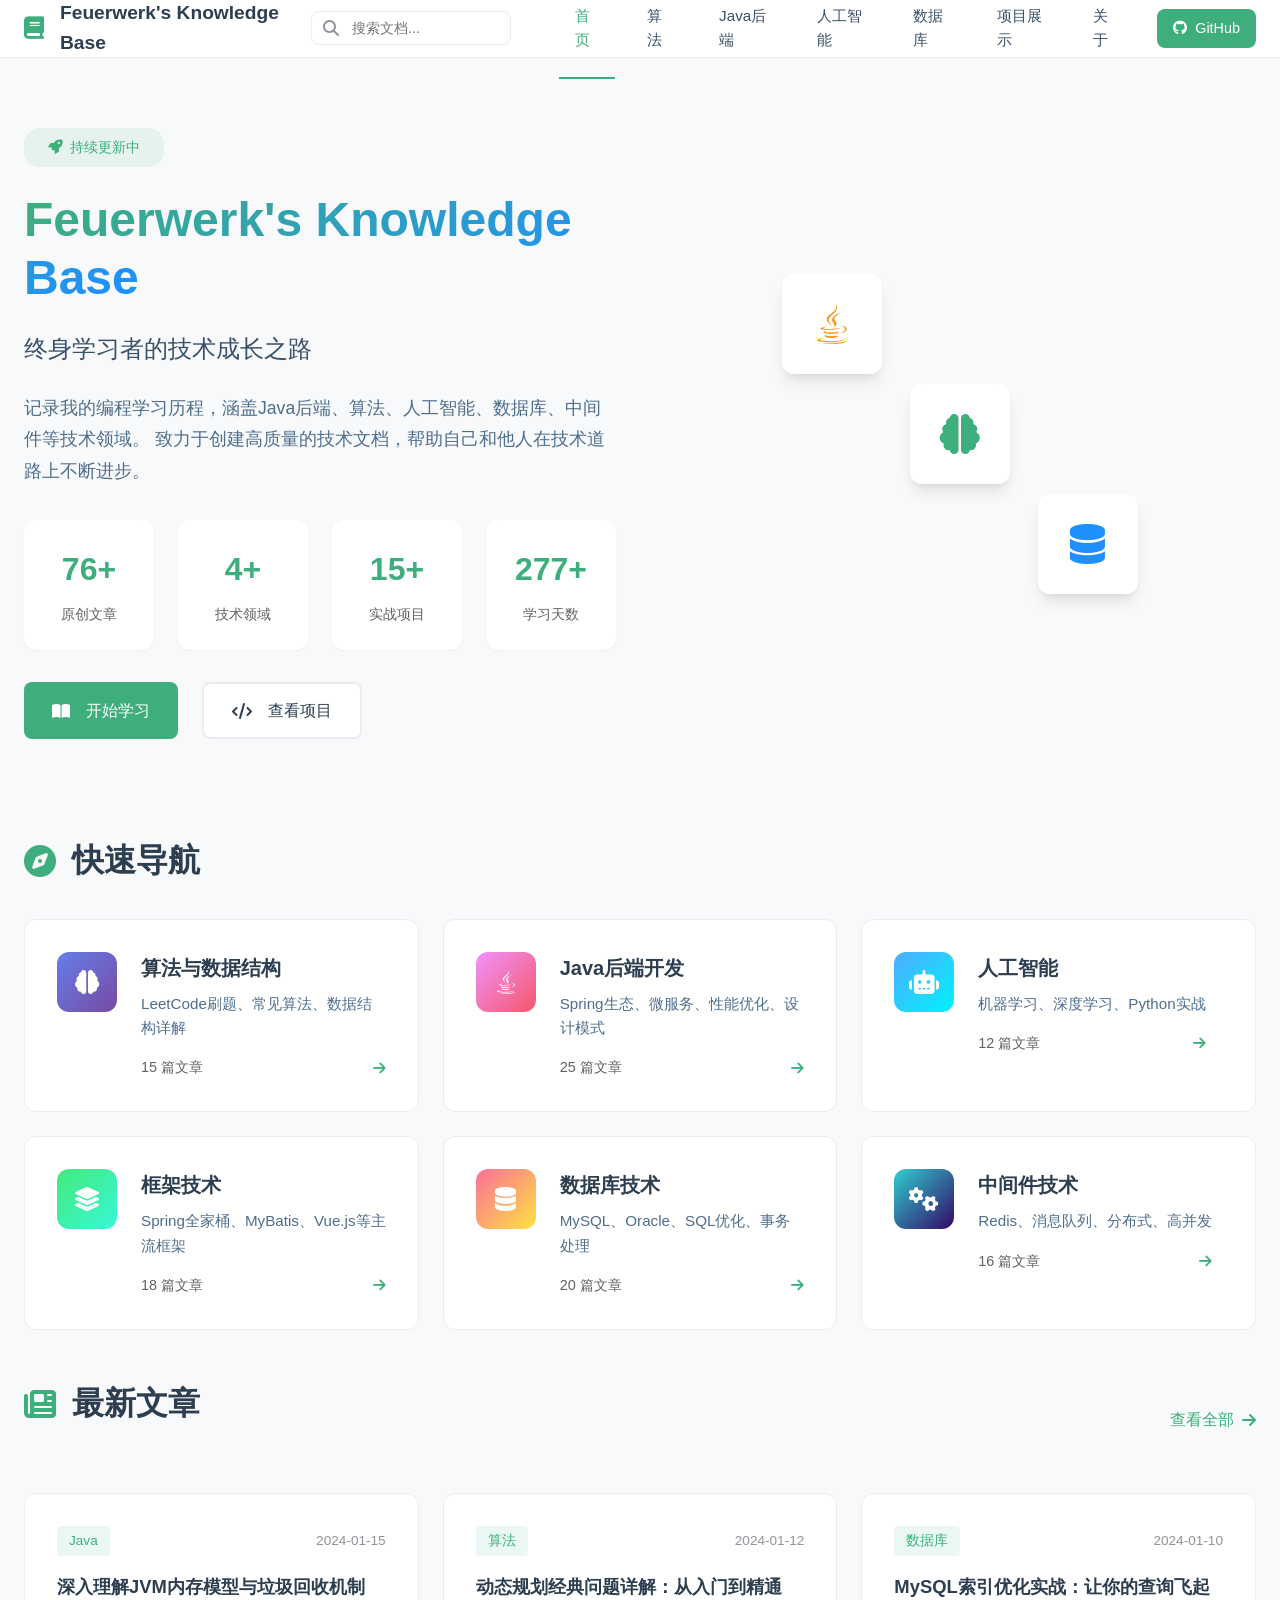
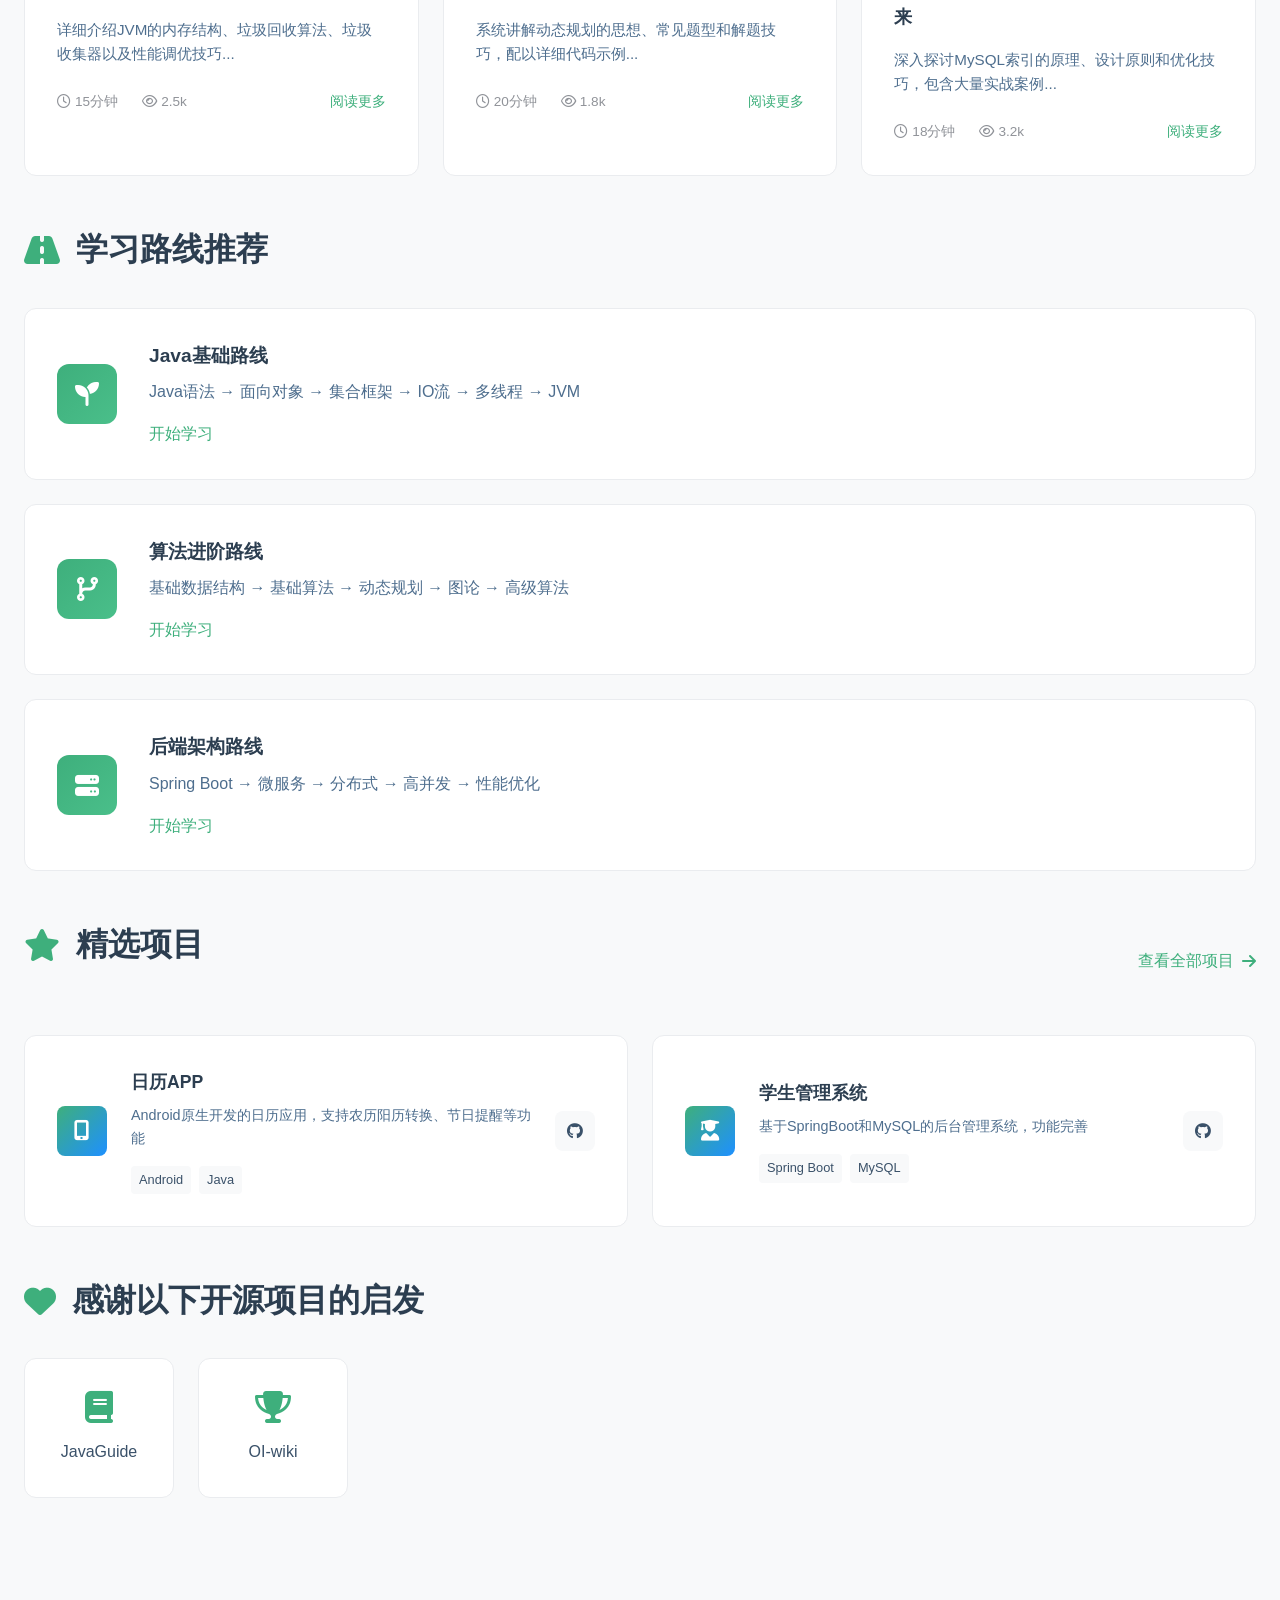
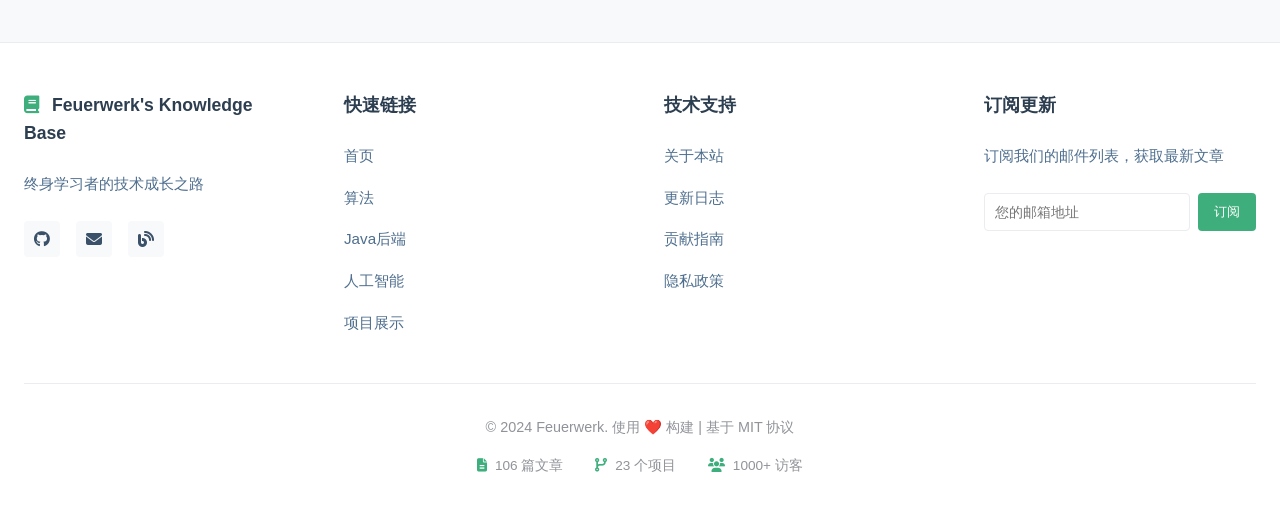
==== commit 2e0130f3: "加入图标" ====
--- a/index.html
+++ b/index.html
@@ -15,7 +15,7 @@
         <div class="nav-container">
             <div class="nav-brand">
                 <a href="index.html" class="logo">
-                    <i class="fas fa-graduation-cap"></i>
+                    <i class="fas fa-book"></i>
                     <span>Feuerwerk's Knowledge Base</span>
                 </a>
             </div>
@@ -389,7 +389,7 @@
             <div class="footer-content">
                 <div class="footer-section">
                     <h3>
-                        <i class="fas fa-graduation-cap"></i>
+                        <i class="fas fa-book"></i>
                         Feuerwerk's Knowledge Base
                     </h3>
                     <p>终身学习者的技术成长之路</p>
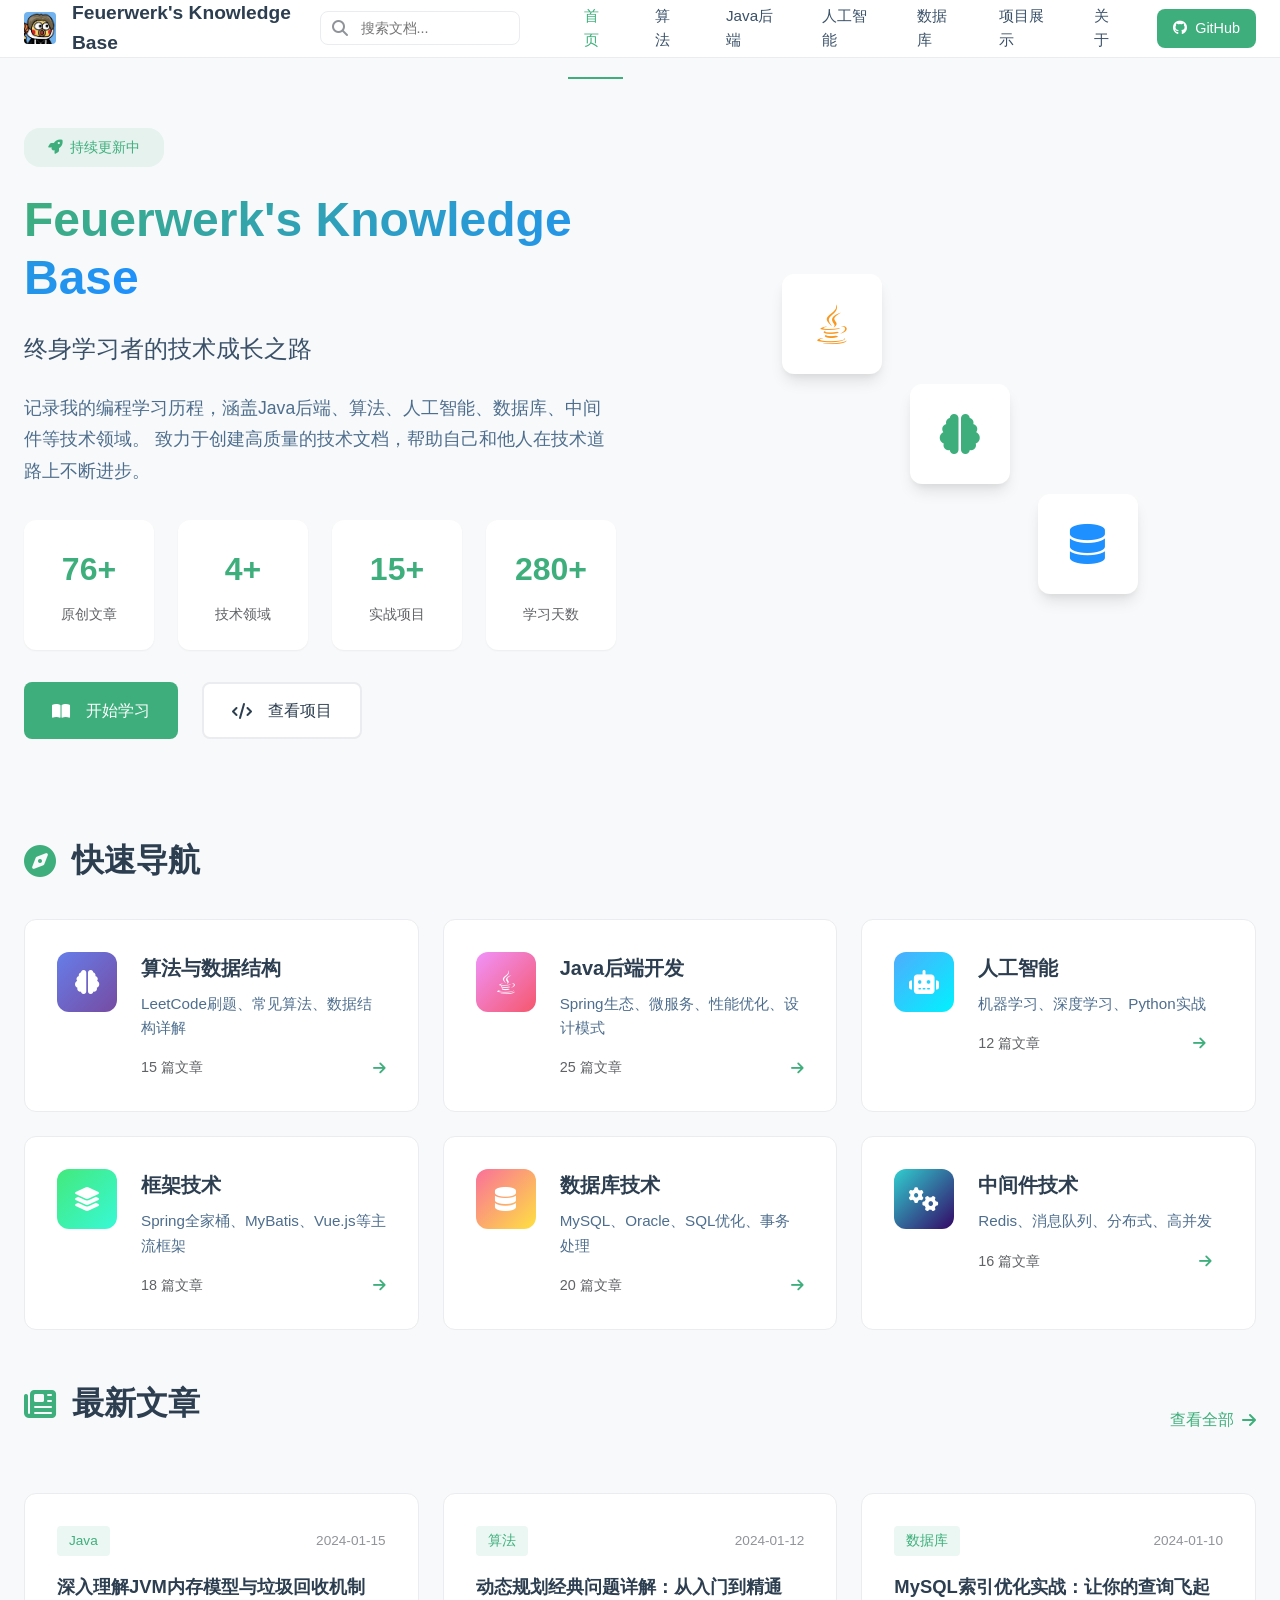
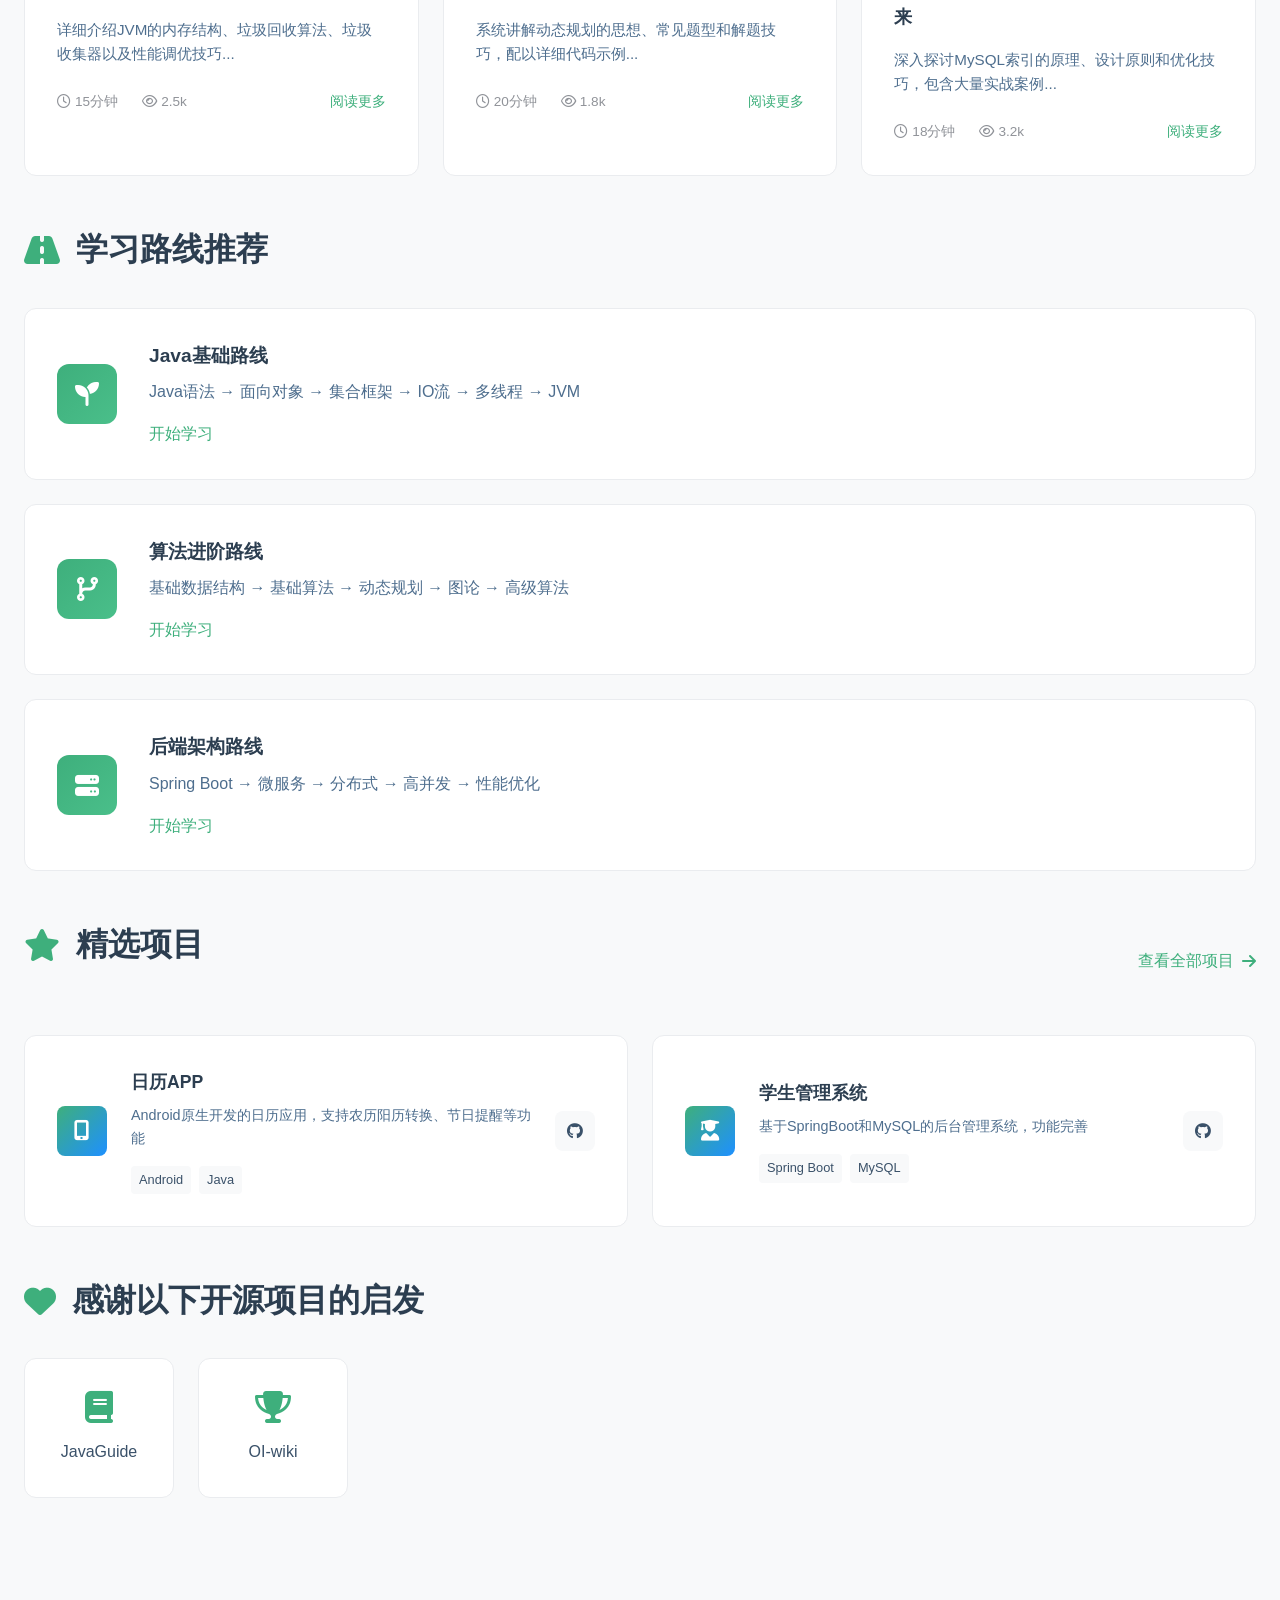
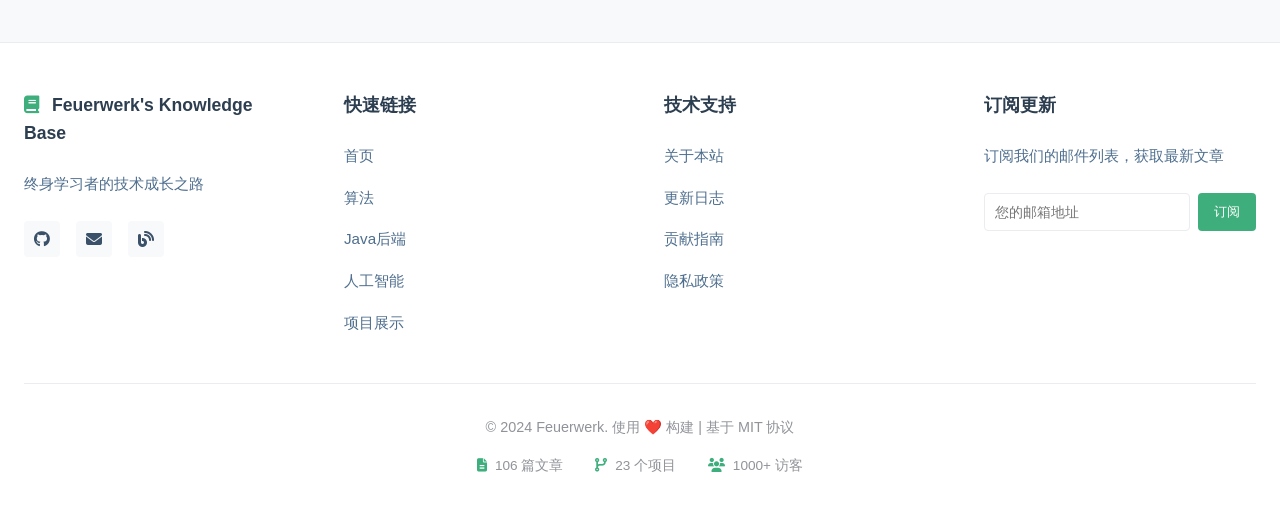
==== commit c2ed5e11: "修改图标" ====
--- a/index.html
+++ b/index.html
@@ -15,7 +15,7 @@
         <div class="nav-container">
             <div class="nav-brand">
                 <a href="index.html" class="logo">
-                    <i class="fas fa-book"></i>
+                    <img src="image/OIP-C.png" alt="logo" class="logo-img">
                     <span>Feuerwerk's Knowledge Base</span>
                 </a>
             </div>
--- a/css/docs-style.css
+++ b/css/docs-style.css
@@ -117,6 +117,13 @@
 .nav-brand .logo i {
     color: var(--primary-color);
     font-size: 1.4rem;
+}
+
+.nav-brand .logo .logo-img {
+    width: 32px;
+    height: 32px;
+    border-radius: 4px;
+    object-fit: cover;
 }
 
 .nav-menu {
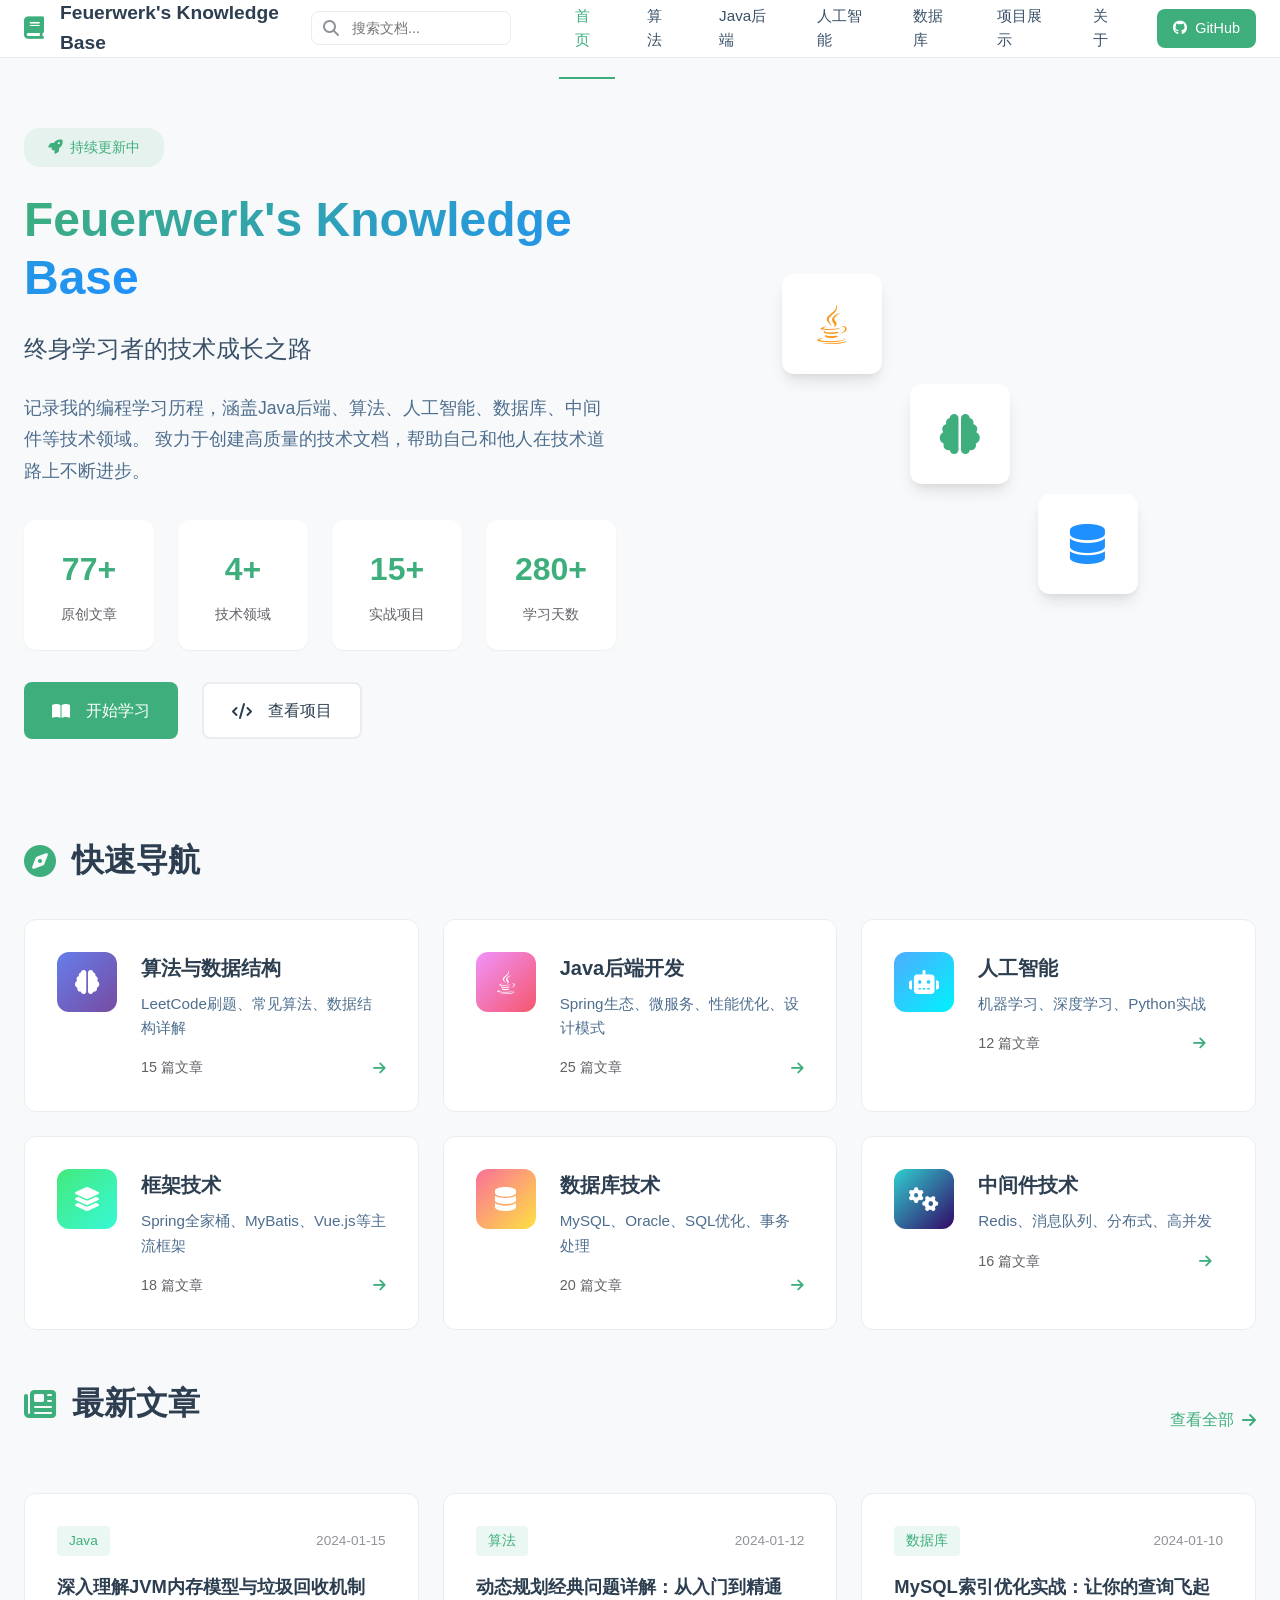
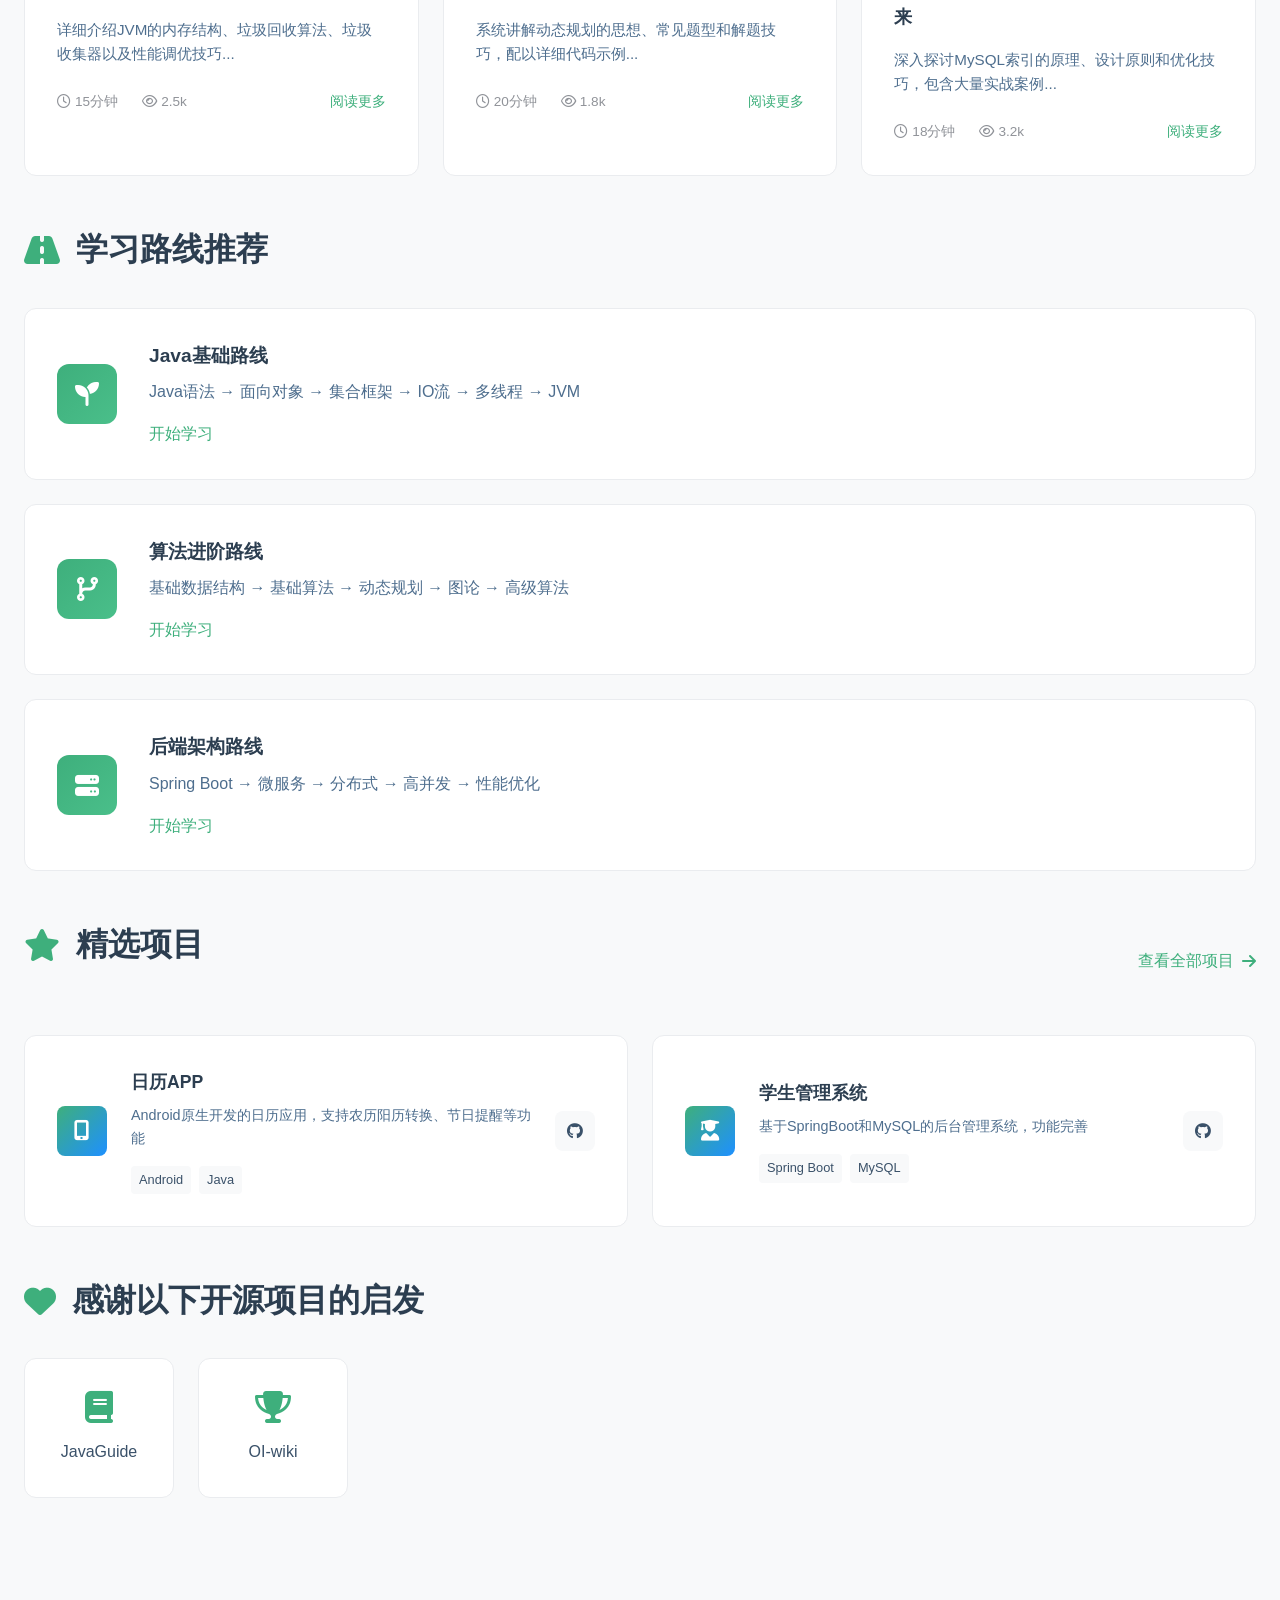
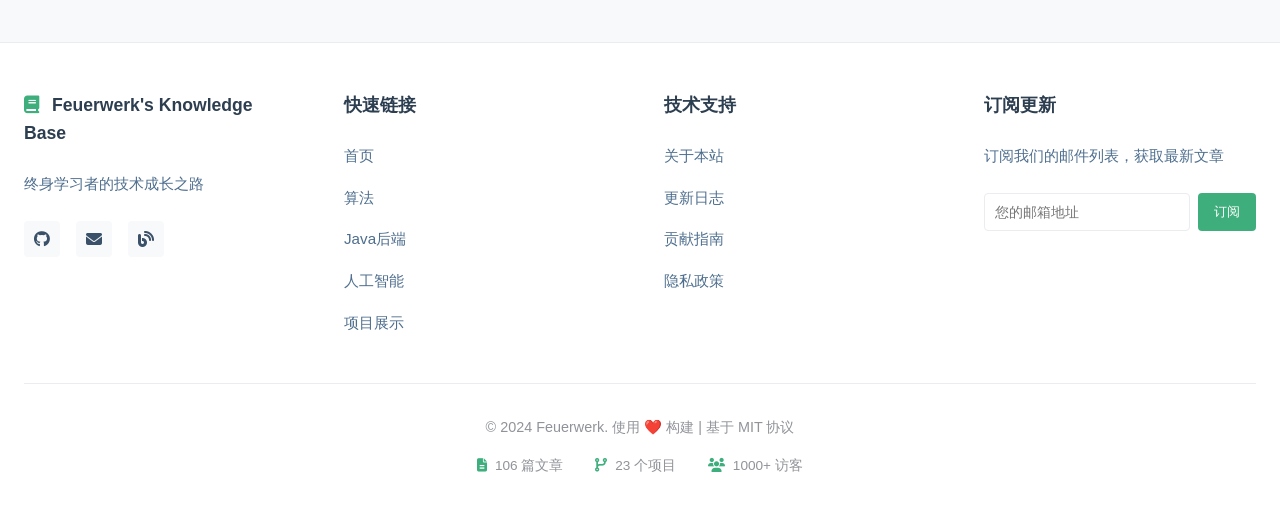
==== commit cff1fa58: "revert: 恢复导航栏图标为Font Awesome书本图标 - 将所有页面的导航栏logo从自定义图片恢复为Font Awesome图标 - 使用fa-book图标替代图片，保持与整体设计风格一" ====
--- a/index.html
+++ b/index.html
@@ -15,7 +15,7 @@
         <div class="nav-container">
             <div class="nav-brand">
                 <a href="index.html" class="logo">
-                    <img src="image/OIP-C.png" alt="logo" class="logo-img">
+                    <i class="fas fa-book"></i>
                     <span>Feuerwerk's Knowledge Base</span>
                 </a>
             </div>
